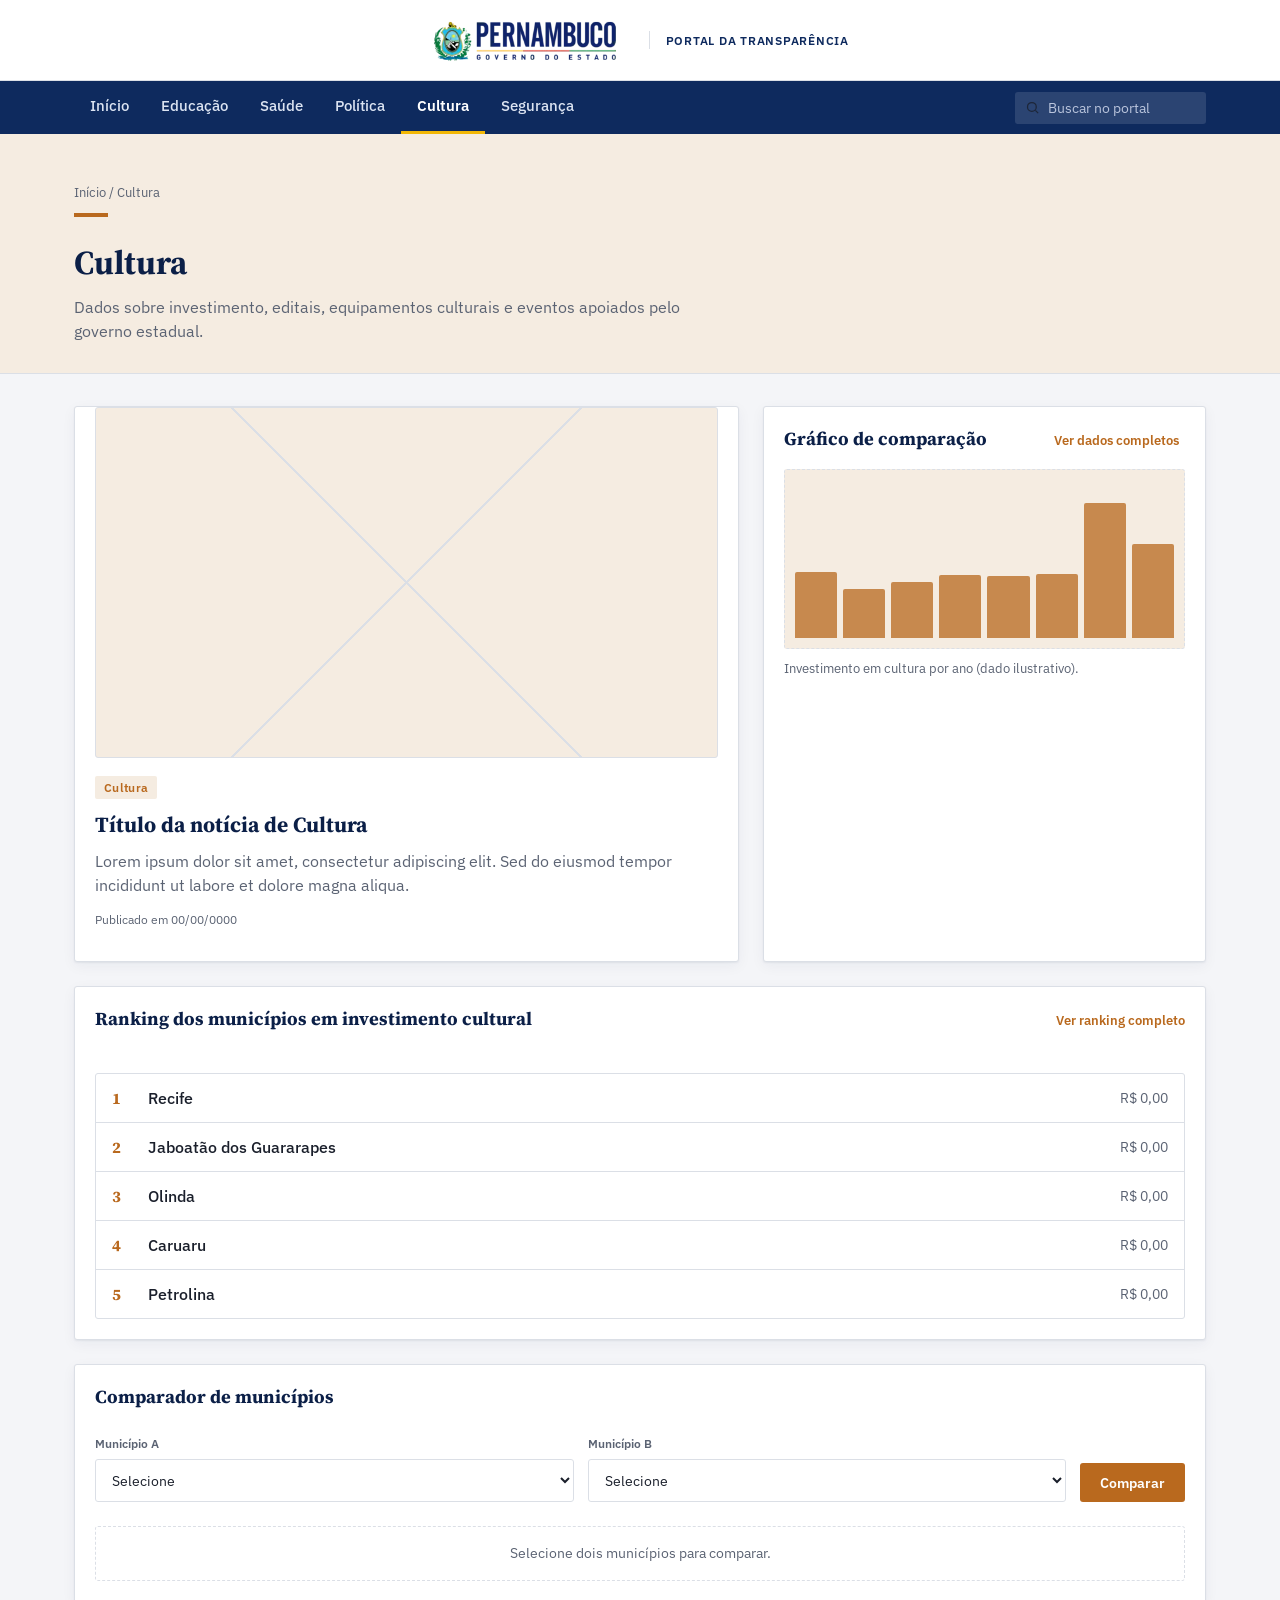
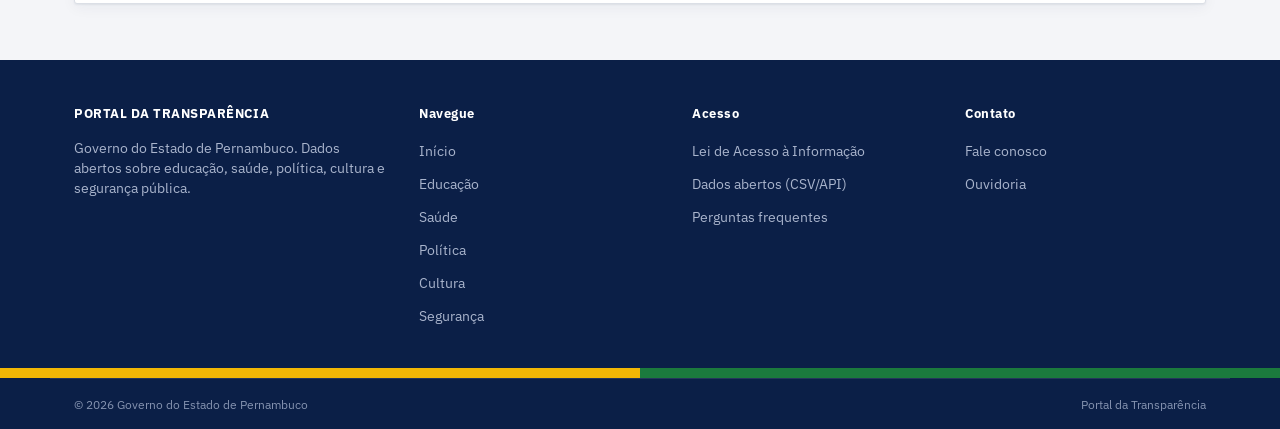
==== cultura.html @ 6aa35d71 "front inicial" ====
<!DOCTYPE html>
<html lang="pt-BR">
<head>
<meta charset="UTF-8">
<meta name="viewport" content="width=device-width, initial-scale=1.0">
<title>Cultura — Portal da Transparência — Pernambuco</title>
<link rel="stylesheet" href="assets/css/style.css">
</head>
<body data-sector="cultura">

<div id="site-header"></div>

<div class="section-band">
  <div class="container section-band__inner">
    <p class="breadcrumb"><a href="index.html">Início</a> / Cultura</p>
    <span class="section-band__eyebrow" aria-hidden="true"></span>
    <h1 class="section-band__title">Cultura</h1>
    <p class="section-band__desc">Dados sobre investimento, editais, equipamentos culturais e eventos apoiados pelo governo estadual.</p>
  </div>
</div>

<main>
  <div class="container">

    <div class="grid-row grid-row--split">
      <!-- bloco noticia -->
      <article class="card">
        <span class="noticia__figure" aria-hidden="true"></span>
        <div class="card__body" style="padding-top:0;">
          <span class="noticia__tag">Cultura</span>
          <h2 class="noticia__headline">Título da notícia de Cultura</h2>
          <p class="noticia__excerpt">Lorem ipsum dolor sit amet, consectetur adipiscing elit. Sed do eiusmod tempor incididunt ut labore et dolore magna aliqua.</p>
          <p class="noticia__meta">Publicado em 00/00/0000</p>
        </div>
      </article>

      <!-- bloco grafico -->
      <section class="card">
        <div class="card__header">
          <h2 class="card__title">Gráfico de comparação</h2>
          <button type="button" class="card__link js-toggle-grafico" aria-expanded="false" aria-controls="grafico-completo-cultura">Ver dados completos</button>
        </div>
        <div class="card__body">
          <div class="chart-placeholder" aria-hidden="true"></div>
          <p class="chart-caption">Investimento em cultura por ano (dado ilustrativo).</p>

          <div class="chart-expanded" id="grafico-completo-cultura" hidden>
            <div class="chart-expanded__grid">
              <div class="chart-block">
                <h3>Evolução anual</h3>
                <div class="chart-placeholder chart-placeholder--large" aria-hidden="true"></div>
              </div>
              <div class="chart-block">
                <h3>Distribuição por categoria</h3>
                <div class="pie-chart" style="--p1:45;--p2:20;--p3:15;--p4:20" aria-hidden="true"></div>
                <ul class="pie-legend">
                  <li><span class="swatch" style="background:var(--sector)"></span>Investimento <span class="pct">45%</span></li>
                  <li><span class="swatch" style="background:var(--navy-700)"></span>Custeio <span class="pct">20%</span></li>
                  <li><span class="swatch" style="background:var(--gold-500)"></span>Pessoal <span class="pct">15%</span></li>
                  <li><span class="swatch" style="background:var(--green-600)"></span>Outros <span class="pct">20%</span></li>
                </ul>
              </div>
            </div>
          </div>
        </div>
      </section>
    </div>

    <!-- bloco ranking -->
    <section class="card grid-row">
      <div class="card__header">
        <h2 class="card__title">Ranking dos municípios em investimento cultural</h2>
        <a class="card__link" href="#">Ver ranking completo</a>
      </div>
      <div class="card__body">
        <ol class="ranking-list">
          <li><span class="pos">1</span><span class="mun">Recife</span><span class="val">R$ 0,00</span></li>
          <li><span class="pos">2</span><span class="mun">Jaboatão dos Guararapes</span><span class="val">R$ 0,00</span></li>
          <li><span class="pos">3</span><span class="mun">Olinda</span><span class="val">R$ 0,00</span></li>
          <li><span class="pos">4</span><span class="mun">Caruaru</span><span class="val">R$ 0,00</span></li>
          <li><span class="pos">5</span><span class="mun">Petrolina</span><span class="val">R$ 0,00</span></li>
        </ol>
      </div>
    </section>

    <!-- bloco comparador -->
    <section class="card">
      <div class="card__header">
        <h2 class="card__title">Comparador de municípios</h2>
      </div>
      <div class="comparador">
        <div>
          <label for="mun-a">Município A</label>
          <select id="mun-a">
            <option value="">Selecione</option>
            <option>Recife</option>
            <option>Jaboatão dos Guararapes</option>
            <option>Olinda</option>
            <option>Caruaru</option>
            <option>Petrolina</option>
          </select>
        </div>
        <div>
          <label for="mun-b">Município B</label>
          <select id="mun-b">
            <option value="">Selecione</option>
            <option>Recife</option>
            <option>Jaboatão dos Guararapes</option>
            <option>Olinda</option>
            <option>Caruaru</option>
            <option>Petrolina</option>
          </select>
        </div>
        <button type="button">Comparar</button>
      </div>
      <p class="comparador__result">Selecione dois municípios para comparar.</p>
    </section>

  </div>
</main>

<div id="site-footer"></div>

<script src="assets/js/layout.js"></script>
</body>
</html>
---- assets/css/style.css ----
@import url('https://fonts.googleapis.com/css2?family=Source+Serif+4:opsz,wght@8..60,400;8..60,600;8..60,700&family=IBM+Plex+Sans:wght@400;500;600;700&display=swap');

:root{
  /* cores do governo */
  --navy-900: #0B1F47;
  --navy-800: #0E2A5E;
  --navy-700: #16386F;
  --gold-500: #F2B705;
  --green-600: #1B7A3D;

  --bg: #F4F5F8;
  --surface: #FFFFFF;
  --line: #DBDFE6;
  --text: #1A1F2B;
  --text-muted: #5B6373;

  /*cor de destaque por area */
  --sector: var(--navy-800);
  --sector-tint: #E8EDF5;

  /* tipografia */
  --font-display: 'Source Serif 4', Georgia, serif;
  --font-ui: 'IBM Plex Sans', -apple-system, Segoe UI, sans-serif;

  --radius: 3px;
  --shadow: 0 1px 2px rgba(11,31,71,0.06), 0 4px 14px rgba(11,31,71,0.05);
}

/* cores por área */
body[data-sector="educacao"]  { --sector: #2E6F9E; --sector-tint: #E7EFF5; }
body[data-sector="saude"]     { --sector: #B8362B; --sector-tint: #F6E9E7; }
body[data-sector="politica"]  { --sector: #6C4A8C; --sector-tint: #EFE9F3; }
body[data-sector="cultura"]   { --sector: #B9691E; --sector-tint: #F5ECE1; }
body[data-sector="seguranca"] { --sector: #1E5C4A; --sector-tint: #E5EFEC; }

*{ box-sizing:border-box; }
html{ scroll-behavior:smooth; }
body{
  margin:0;
  background:var(--bg);
  color:var(--text);
  font-family:var(--font-ui);
  line-height:1.5;
  -webkit-font-smoothing:antialiased;
}
img{ max-width:100%; display:block; }
a{ color:inherit; text-decoration:none; }
:focus-visible{ outline:3px solid var(--gold-500); outline-offset:2px; }

.container{
  max-width:1180px;
  margin:0 auto;
  padding:0 24px;
}

/* Topo */
.site-header{
  background:var(--surface);
  border-bottom:1px solid var(--line);
}
.site-header__inner{
  display:flex;
  align-items:center;
  justify-content:center;
  gap:14px;
  padding:18px 24px;
}
.brasao{
  height:44px;
  width:auto;
  flex:none;
}
.wordmark__sub{
  font-size:0.78rem;
  font-weight:600;
  letter-spacing:0.06em;
  color:var(--navy-800);
  padding-left:16px;
  margin-left:16px;
  border-left:1px solid var(--line);
}

/* MENU — principal e busca */
.site-nav{
  background:var(--navy-800);
}
.site-nav__inner{
  display:flex;
  align-items:center;
  gap:8px;
  padding:0 24px;
}
.site-nav__list{
  list-style:none;
  display:flex;
  margin:0; padding:0;
  flex:1;
  flex-wrap:wrap;
}
.site-nav__list a{
  display:block;
  padding:14px 16px;
  font-size:0.92rem;
  font-weight:500;
  color:#DCE4F2;
  border-bottom:3px solid transparent;
  white-space:nowrap;
}
.site-nav__list a:hover{
  color:#fff;
  background:rgba(255,255,255,0.06);
}
.site-nav__list a[aria-current="page"]{
  color:#fff;
  border-bottom-color:var(--gold-500);
  font-weight:600;
}
.site-search{
  display:flex;
  align-items:center;
  background:rgba(255,255,255,0.12);
  border-radius:var(--radius);
  padding:6px 10px;
  gap:6px;
  margin:10px 0;
}
.site-search input{
  background:transparent;
  border:0;
  color:#fff;
  font-family:var(--font-ui);
  font-size:0.85rem;
  width:150px;
}
.site-search input::placeholder{ color:#B9C4DC; }
.site-search input:focus{ outline:none; }
.site-search svg{ flex:none; opacity:0.8; }

/* centro site */
.section-band{
  background:var(--sector-tint);
  border-bottom:1px solid var(--line);
}
.section-band__inner{
  padding:36px 24px 30px;
}
.section-band__eyebrow{
  display:inline-block;
  width:34px; height:4px;
  background:var(--sector);
  margin-bottom:14px;
}
.section-band__title{
  font-family:var(--font-display);
  font-size:2.1rem;
  color:var(--navy-900);
  margin:0 0 8px;
}
.section-band__desc{
  color:var(--text-muted);
  max-width:640px;
  margin:0;
}
.breadcrumb{
  font-size:0.82rem;
  color:var(--text-muted);
  margin-bottom:10px;
}
.breadcrumb a:hover{ color:var(--sector); }

/* MAIN */
main{ padding:32px 0 56px; }
.grid-row{
  display:grid;
  gap:24px;
  margin-bottom:24px;
}
.grid-row--split{ grid-template-columns:1.5fr 1fr; }

.card{
  background:var(--surface);
  border:1px solid var(--line);
  border-radius:var(--radius);
  box-shadow:var(--shadow);
  overflow:hidden;
}
.card__header{
  display:flex;
  align-items:baseline;
  justify-content:space-between;
  gap:12px;
  padding:18px 20px 0;
}
.card__title{
  font-family:var(--font-display);
  font-size:1.15rem;
  margin:0;
  color:var(--navy-900);
}
.card__link{
  font-size:0.82rem;
  font-weight:600;
  color:var(--sector);
  white-space:nowrap;
}
.card__link:hover{ text-decoration:underline; }
.card__body{ padding:16px 20px 20px; }

/* noticia*/
.noticia__figure{
  display:block;
  aspect-ratio:16/9;
  background:
    linear-gradient(135deg, transparent calc(50% - 1px), var(--line) calc(50% - 1px) calc(50% + 1px), transparent calc(50% + 1px)),
    linear-gradient(45deg, transparent calc(50% - 1px), var(--line) calc(50% - 1px) calc(50% + 1px), transparent calc(50% + 1px)),
    var(--sector-tint);
  border:1px solid var(--line);
  border-radius:var(--radius);
  margin:0 20px 16px;
  width:calc(100% - 40px);
}
.noticia__tag{
  display:inline-block;
  font-size:0.72rem;
  font-weight:600;
  letter-spacing:0.03em;
  color:var(--sector);
  background:var(--sector-tint);
  padding:3px 9px;
  border-radius:2px;
  margin-bottom:10px;
}
.noticia__headline{
  font-family:var(--font-display);
  font-size:1.35rem;
  margin:0 0 8px;
  color:var(--navy-900);
}
.noticia__excerpt{
  color:var(--text-muted);
  margin:0 0 6px;
}
.noticia__meta{
  font-size:0.78rem;
  color:var(--text-muted);
}

/* gráfico */
.chart-placeholder{
  height:180px;
  border:1px dashed var(--line);
  border-radius:var(--radius);
  background:var(--sector-tint);
  display:flex;
  align-items:flex-end;
  padding:10px;
  gap:6px;
}
.chart-placeholder i{
  flex:1;
  background:var(--sector);
  opacity:0.75;
  border-radius:2px 2px 0 0;
}
.chart-caption{
  font-size:0.8rem;
  color:var(--text-muted);
  margin-top:10px;
}

/* card gráfico */
.grid-row--split .card--full{ grid-column:1 / -1; }

/* botão "Ver dados completos" com a mesma aparência do link */
button.card__link{
  background:none;
  border:0;
  font-family:inherit;
  cursor:pointer;
}

.chart-expanded{
  margin-top:22px;
  padding-top:22px;
  border-top:1px solid var(--line);
}
.chart-expanded[hidden]{ display:none; }
.chart-expanded__grid{
  display:grid;
  grid-template-columns:1.4fr 1fr;
  gap:32px;
  align-items:start;
}
.chart-block h3{
  font-family:var(--font-display);
  font-size:1rem;
  color:var(--navy-900);
  margin:0 0 12px;
}
.chart-placeholder--large{ height:280px; }

/* gráfico de pizza  */
.pie-chart{
  --p1:35; --p2:25; --p3:20; --p4:20; /* valores padrão, caso a página não defina os seus */
  width:170px;
  height:170px;
  border-radius:50%;
  margin:0 auto 18px;
  background:conic-gradient(
    var(--sector)   0% calc(var(--p1)*1%),
    var(--navy-700) calc(var(--p1)*1%) calc((var(--p1) + var(--p2))*1%),
    var(--gold-500) calc((var(--p1) + var(--p2))*1%) calc((var(--p1) + var(--p2) + var(--p3))*1%),
    var(--green-600) calc((var(--p1) + var(--p2) + var(--p3))*1%) 100%
  );
}
.pie-legend{
  list-style:none;
  margin:0;
  padding:0;
  display:grid;
  gap:8px;
}
.pie-legend li{
  display:flex;
  align-items:center;
  gap:8px;
  font-size:0.85rem;
  color:var(--text);
}
.pie-legend .swatch{
  width:10px; height:10px;
  border-radius:2px;
  flex:none;
}
.pie-legend .pct{
  margin-left:auto;
  color:var(--text-muted);
  font-variant-numeric:tabular-nums;
}

@media (max-width:640px){
  .chart-expanded__grid{ grid-template-columns:1fr; }
}

/* ranking */
.ranking-list{
  list-style:none;
  margin:0; padding:0;
  display:grid;
  gap:1px;
  background:var(--line);
  border:1px solid var(--line);
  border-radius:var(--radius);
  overflow:hidden;
}
.ranking-list li{
  background:var(--surface);
  display:flex;
  align-items:center;
  gap:14px;
  padding:12px 16px;
}
.ranking-list .pos{
  font-family:var(--font-display);
  font-weight:700;
  color:var(--sector);
  width:22px;
  flex:none;
}
.ranking-list .mun{ flex:1; font-weight:500; }
.ranking-list .val{
  font-variant-numeric:tabular-nums;
  color:var(--text-muted);
  font-size:0.9rem;
}

/* comparador */
.comparador{
  display:grid;
  grid-template-columns:1fr 1fr auto;
  gap:14px;
  align-items:end;
  padding:24px 20px;
}
.comparador label{
  display:block;
  font-size:0.78rem;
  font-weight:600;
  color:var(--text-muted);
  margin-bottom:6px;
}
.comparador select{
  width:100%;
  padding:10px 12px;
  border:1px solid var(--line);
  border-radius:var(--radius);
  font-family:var(--font-ui);
  font-size:0.9rem;
  background:var(--surface);
  color:var(--text);
}
.comparador button{
  padding:10px 20px;
  background:var(--sector);
  color:#fff;
  border:0;
  border-radius:var(--radius);
  font-family:var(--font-ui);
  font-weight:600;
  font-size:0.9rem;
  cursor:pointer;
}
.comparador button:hover{ filter:brightness(1.08); }
.comparador__result{
  margin:0 20px 22px;
  padding:16px;
  border:1px dashed var(--line);
  border-radius:var(--radius);
  color:var(--text-muted);
  font-size:0.88rem;
  text-align:center;
}

/* Rodape */
.site-footer{ background:var(--navy-900); color:#C9D3E6; }
.site-footer__inner{
  padding:44px 24px 32px;
  display:grid;
  grid-template-columns:1.3fr 1fr 1fr 1fr;
  gap:32px;
}
.site-footer h3{
  font-family:var(--font-ui);
  font-size:0.82rem;
  letter-spacing:0.04em;
  color:#fff;
  margin:0 0 14px;
}
.site-footer p{ font-size:0.85rem; color:#A9B4CC; margin:0; }
.site-footer ul{ list-style:none; margin:0; padding:0; }
.site-footer li{ margin-bottom:9px; }
.site-footer a{ font-size:0.85rem; color:#A9B4CC; }
.site-footer a:hover{ color:#fff; }
.site-footer__stripes{ display:flex; height:10px; }
.site-footer__stripes span{ flex:1; }
.site-footer__stripes span:first-child{ background:var(--gold-500); }
.site-footer__stripes span:last-child{ background:var(--green-600); }
.site-footer__base{
  border-top:1px solid rgba(255,255,255,0.1);
  padding:16px 24px;
  font-size:0.78rem;
  color:#8593B0;
  display:flex;
  justify-content:space-between;
  flex-wrap:wrap;
  gap:8px;
}

/* Mobile */
@media (max-width:860px){
  .grid-row--split{ grid-template-columns:1fr; }
  .site-nav__inner{ flex-wrap:wrap; padding:0 12px; }
  .site-search{ width:100%; margin:8px 0 10px; }
  .site-search input{ width:100%; }
  .site-footer__inner{ grid-template-columns:1fr 1fr; }
  .comparador{ grid-template-columns:1fr; }
}
@media (max-width:520px){
  .site-footer__inner{ grid-template-columns:1fr; }
  .section-band__title{ font-size:1.6rem; }
}
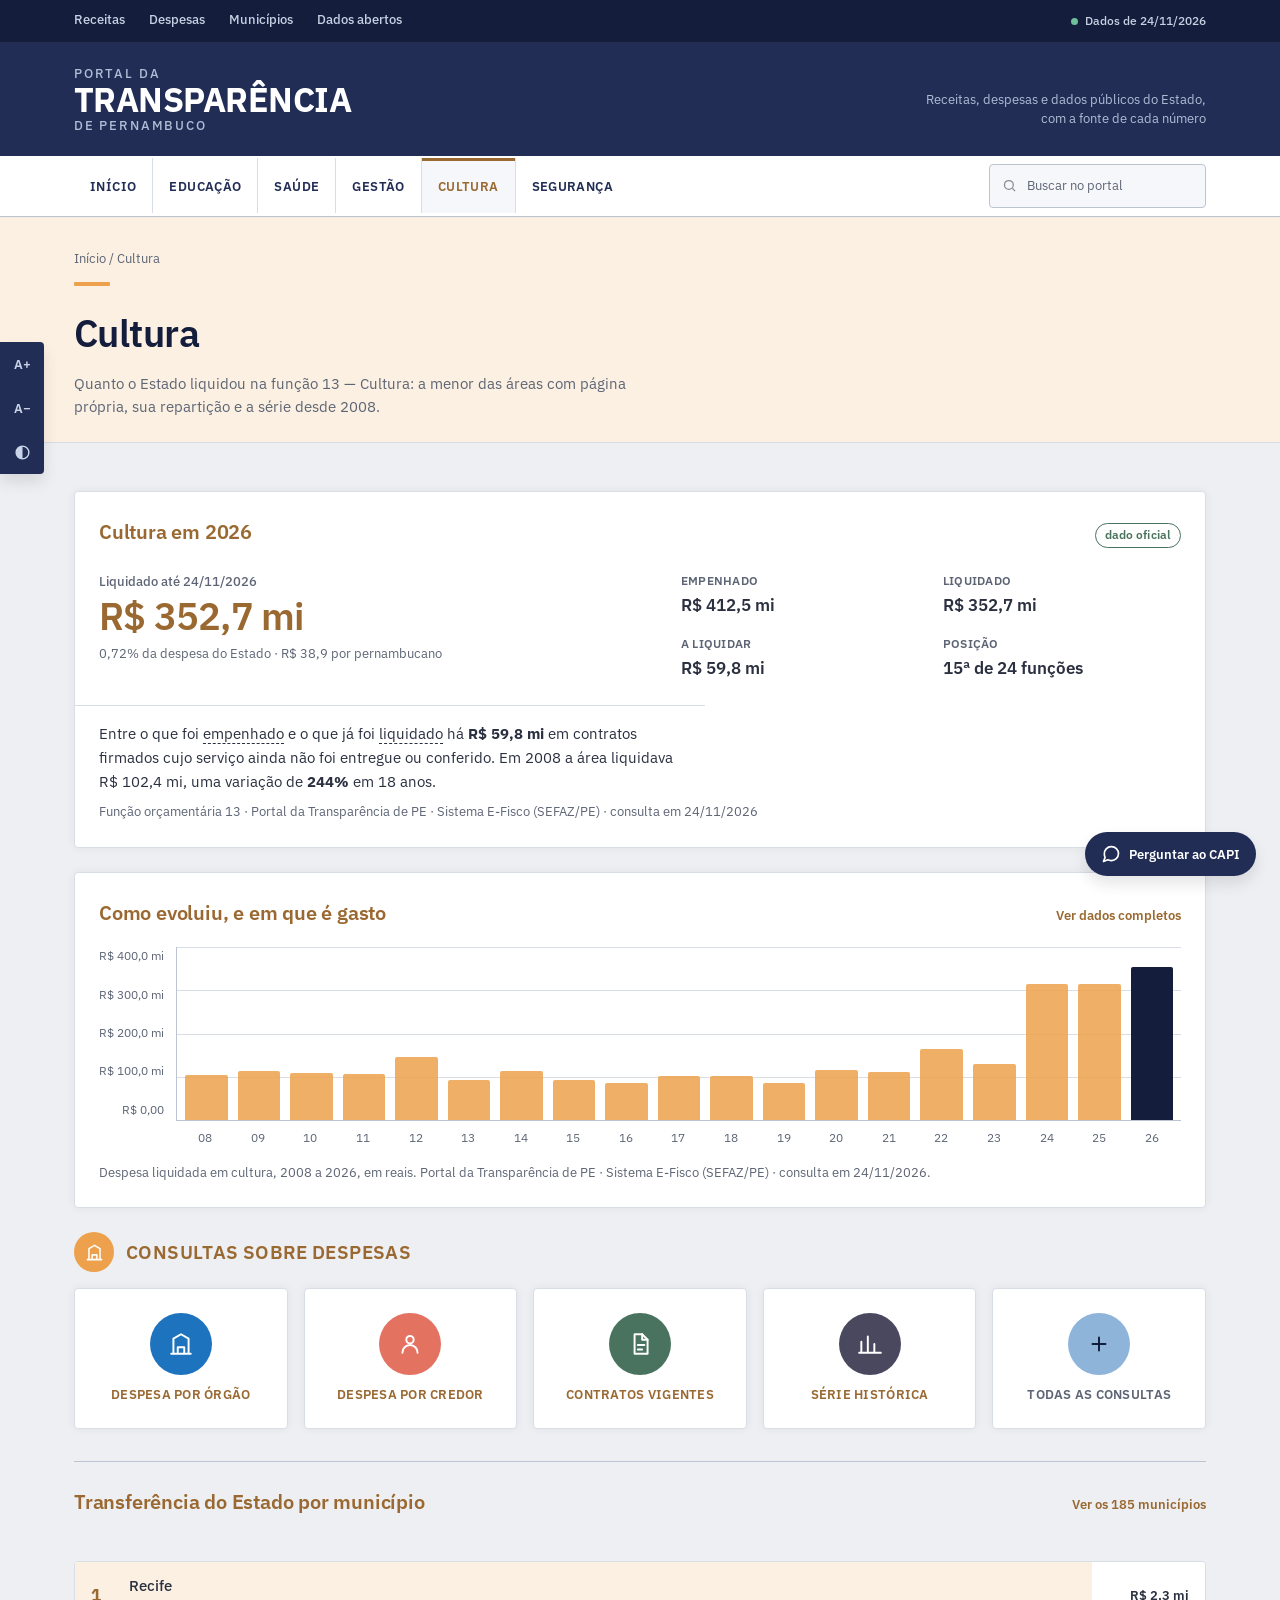
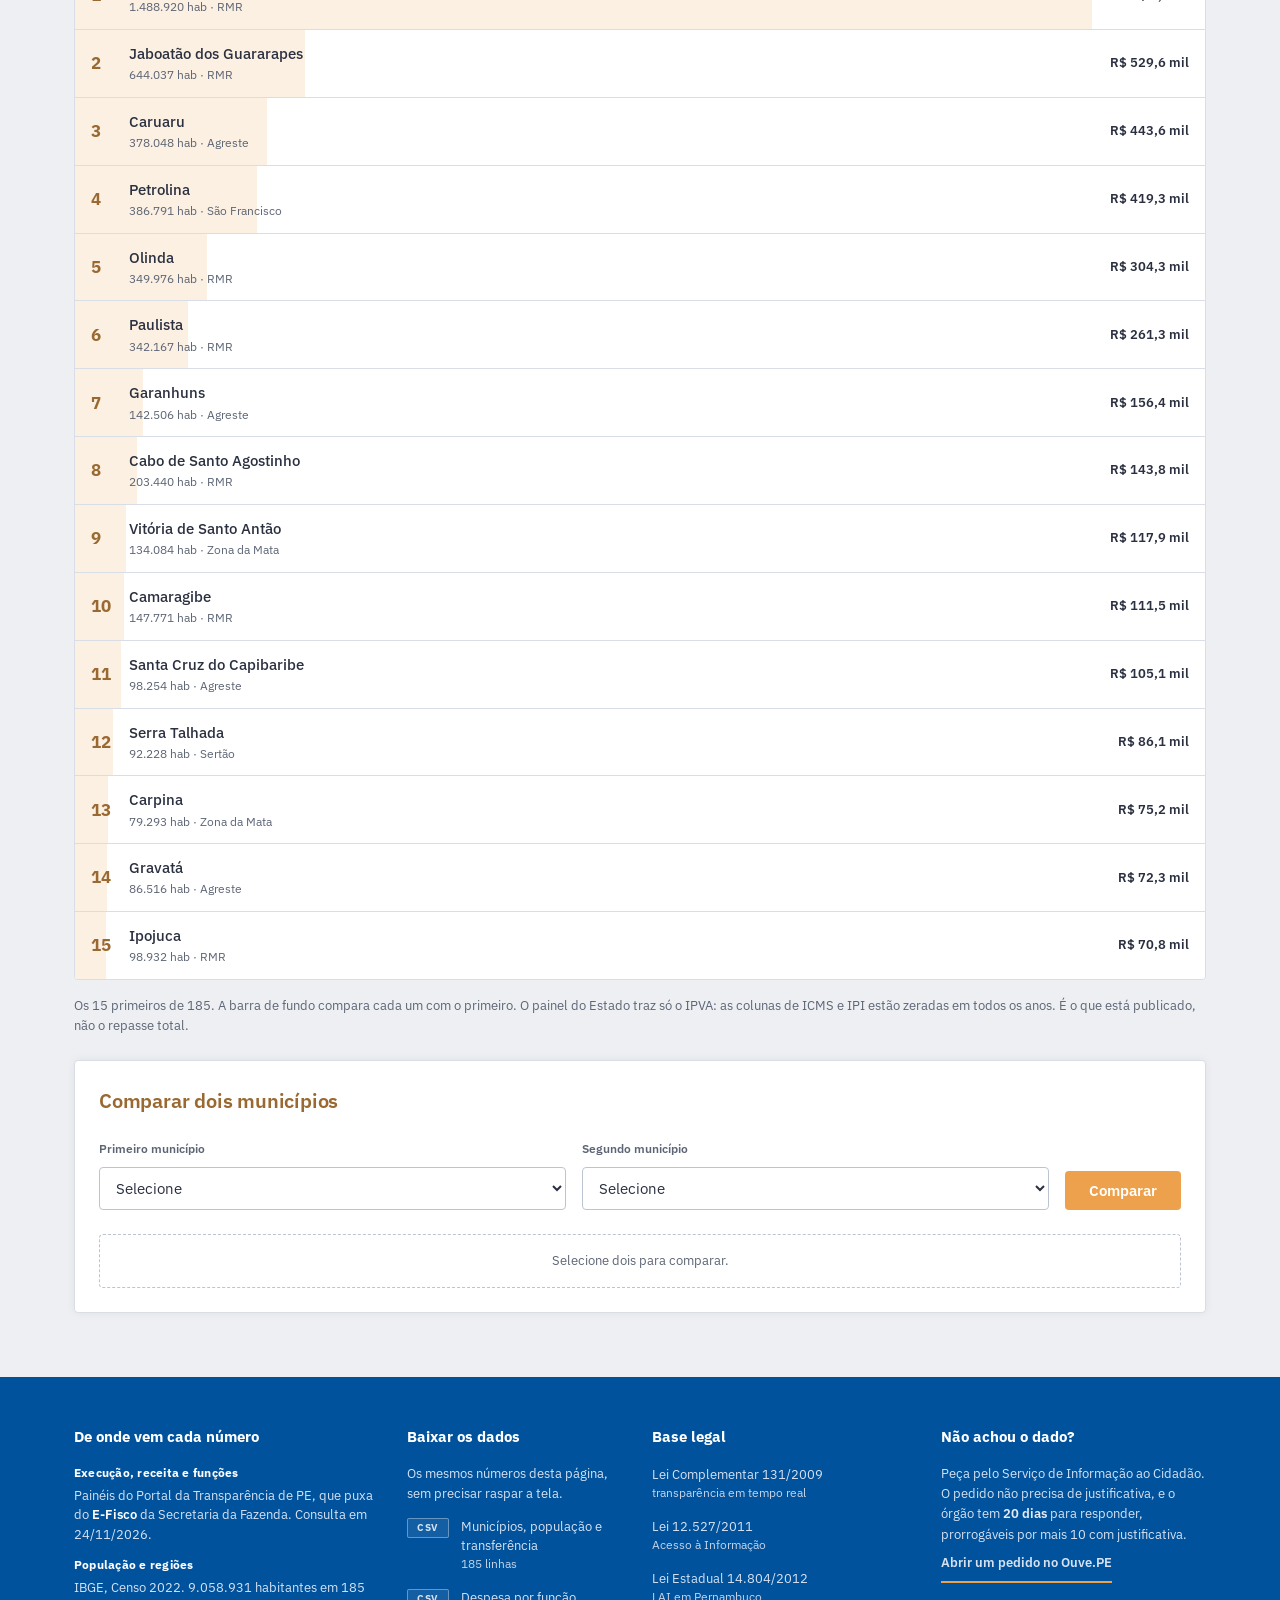
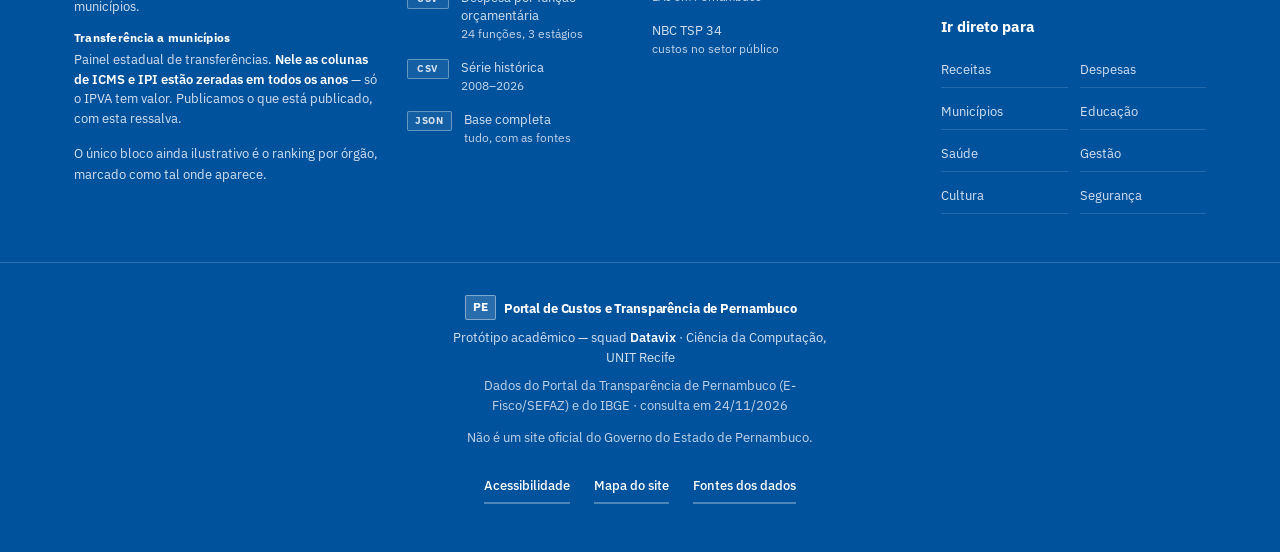
==== commit 4b64fba7: "front atualizado" ====
--- a/cultura.html
+++ b/cultura.html
@@ -4,6 +4,7 @@
 <meta charset="UTF-8">
 <meta name="viewport" content="width=device-width, initial-scale=1.0">
 <title>Cultura — Portal da Transparência — Pernambuco</title>
+<meta name="description" content="Quanto o Estado liquidou na função 13 — Cultura: a menor das áreas com página própria, sua repartição e a série desde 2008.">
 <link rel="stylesheet" href="assets/css/style.css">
 </head>
 <body data-sector="cultura">
@@ -15,50 +16,37 @@
     <p class="breadcrumb"><a href="index.html">Início</a> / Cultura</p>
     <span class="section-band__eyebrow" aria-hidden="true"></span>
     <h1 class="section-band__title">Cultura</h1>
-    <p class="section-band__desc">Dados sobre investimento, editais, equipamentos culturais e eventos apoiados pelo governo estadual.</p>
+    <p class="section-band__desc">Quanto o Estado liquidou na função 13 — Cultura: a menor das áreas com página própria, sua repartição e a série desde 2008.</p>
   </div>
 </div>
 
-<main>
+<main id="conteudo">
   <div class="container">
 
-    <div class="grid-row grid-row--split">
-      <!-- bloco noticia -->
-      <article class="card">
-        <span class="noticia__figure" aria-hidden="true"></span>
-        <div class="card__body" style="padding-top:0;">
-          <span class="noticia__tag">Cultura</span>
-          <h2 class="noticia__headline">Título da notícia de Cultura</h2>
-          <p class="noticia__excerpt">Lorem ipsum dolor sit amet, consectetur adipiscing elit. Sed do eiusmod tempor incididunt ut labore et dolore magna aliqua.</p>
-          <p class="noticia__meta">Publicado em 00/00/0000</p>
-        </div>
-      </article>
+    <!-- os números da área, montados de dados.js -->
+    <div id="area-resumo"></div>
 
-      <!-- bloco grafico -->
+    <div class="grid-row">
       <section class="card">
         <div class="card__header">
-          <h2 class="card__title">Gráfico de comparação</h2>
+          <h2 class="card__title">Como evoluiu, e em que é gasto</h2>
           <button type="button" class="card__link js-toggle-grafico" aria-expanded="false" aria-controls="grafico-completo-cultura">Ver dados completos</button>
         </div>
         <div class="card__body">
-          <div class="chart-placeholder" aria-hidden="true"></div>
-          <p class="chart-caption">Investimento em cultura por ano (dado ilustrativo).</p>
+          <div class="chart" data-serie="cultura"></div>
+          <p class="chart-caption" data-legenda-serie></p>
 
           <div class="chart-expanded" id="grafico-completo-cultura" hidden>
             <div class="chart-expanded__grid">
               <div class="chart-block">
                 <h3>Evolução anual</h3>
-                <div class="chart-placeholder chart-placeholder--large" aria-hidden="true"></div>
+                <div class="chart chart--large" data-serie="cultura"></div>
+                <p class="chart-caption" data-legenda-serie></p>
               </div>
               <div class="chart-block">
-                <h3>Distribuição por categoria</h3>
-                <div class="pie-chart" style="--p1:45;--p2:20;--p3:15;--p4:20" aria-hidden="true"></div>
-                <ul class="pie-legend">
-                  <li><span class="swatch" style="background:var(--sector)"></span>Investimento <span class="pct">45%</span></li>
-                  <li><span class="swatch" style="background:var(--navy-700)"></span>Custeio <span class="pct">20%</span></li>
-                  <li><span class="swatch" style="background:var(--gold-500)"></span>Pessoal <span class="pct">15%</span></li>
-                  <li><span class="swatch" style="background:var(--green-600)"></span>Outros <span class="pct">20%</span></li>
-                </ul>
+                <h3>Por natureza da despesa</h3>
+                <div data-pizza></div>
+                <p class="chart-caption">Grupo de natureza da despesa, sobre o valor liquidado de 2026.</p>
               </div>
             </div>
           </div>
@@ -66,54 +54,36 @@
       </section>
     </div>
 
-    <!-- bloco ranking -->
-    <section class="card grid-row">
+    <div data-secao="Consultas sobre despesas" data-icone="orgao"></div>
+    <ul class="cartoes"></ul>
+
+    <section class="card grid-row" id="municipios">
       <div class="card__header">
-        <h2 class="card__title">Ranking dos municípios em investimento cultural</h2>
-        <a class="card__link" href="#">Ver ranking completo</a>
+        <h2 class="card__title" data-titulo-ranking></h2>
+        <a class="card__link" href="#">Ver os 185 municípios</a>
       </div>
       <div class="card__body">
-        <ol class="ranking-list">
-          <li><span class="pos">1</span><span class="mun">Recife</span><span class="val">R$ 0,00</span></li>
-          <li><span class="pos">2</span><span class="mun">Jaboatão dos Guararapes</span><span class="val">R$ 0,00</span></li>
-          <li><span class="pos">3</span><span class="mun">Olinda</span><span class="val">R$ 0,00</span></li>
-          <li><span class="pos">4</span><span class="mun">Caruaru</span><span class="val">R$ 0,00</span></li>
-          <li><span class="pos">5</span><span class="mun">Petrolina</span><span class="val">R$ 0,00</span></li>
-        </ol>
+        <ol class="ranking-list"></ol>
+        <p class="chart-caption" data-nota-ranking></p>
       </div>
     </section>
 
-    <!-- bloco comparador -->
     <section class="card">
       <div class="card__header">
-        <h2 class="card__title">Comparador de municípios</h2>
+        <h2 class="card__title" data-titulo-comparador></h2>
       </div>
       <div class="comparador">
         <div>
-          <label for="mun-a">Município A</label>
-          <select id="mun-a">
-            <option value="">Selecione</option>
-            <option>Recife</option>
-            <option>Jaboatão dos Guararapes</option>
-            <option>Olinda</option>
-            <option>Caruaru</option>
-            <option>Petrolina</option>
-          </select>
+          <label for="mun-a" data-rotulo-a></label>
+          <select id="mun-a"></select>
         </div>
         <div>
-          <label for="mun-b">Município B</label>
-          <select id="mun-b">
-            <option value="">Selecione</option>
-            <option>Recife</option>
-            <option>Jaboatão dos Guararapes</option>
-            <option>Olinda</option>
-            <option>Caruaru</option>
-            <option>Petrolina</option>
-          </select>
+          <label for="mun-b" data-rotulo-b></label>
+          <select id="mun-b"></select>
         </div>
         <button type="button">Comparar</button>
       </div>
-      <p class="comparador__result">Selecione dois municípios para comparar.</p>
+      <p class="comparador__result">Selecione dois para comparar.</p>
     </section>
 
   </div>
@@ -121,6 +91,9 @@
 
 <div id="site-footer"></div>
 
+<script src="assets/js/dados.js"></script>
+<script src="assets/js/componentes.js"></script>
 <script src="assets/js/layout.js"></script>
+<script src="assets/js/assistente.js"></script>
 </body>
 </html>
--- a/assets/css/style.css
+++ b/assets/css/style.css
@@ -1,94 +1,186 @@
-@import url('https://fonts.googleapis.com/css2?family=Source+Serif+4:opsz,wght@8..60,400;8..60,600;8..60,700&family=IBM+Plex+Sans:wght@400;500;600;700&display=swap');
+/* Fonte servida do próprio projeto, não do Google. É um arquivo
+   variável de 45 KB que cobre os quatro pesos, então o site abre
+   igual sem internet — numa apresentação não se depende da rede
+   da sala. Fallback de sistema mantido logo abaixo, em --font-ui. */
+@font-face{
+  font-family:'IBM Plex Sans';
+  font-style:normal;
+  font-weight:400 700;
+  font-display:swap;
+  src:url('../fonts/ibm-plex-sans-latin.woff2') format('woff2');
+  unicode-range:U+0000-00FF,U+0131,U+0152-0153,U+02BB-02BC,U+02C6,U+02DA,U+02DC,
+    U+0304,U+0308,U+0329,U+2000-206F,U+20AC,U+2122,U+2191,U+2193,U+2212,U+2215,U+FEFF,U+FFFD;
+}
+
+/* ============================================================
+   Portal da Transparência — Pernambuco
+   Folha de estilo única. Tema por setor via body[data-sector].
+   ============================================================ */
 
 :root{
-  /* cores do governo */
-  --navy-900: #0B1F47;
-  --navy-800: #0E2A5E;
-  --navy-700: #16386F;
-  --gold-500: #F2B705;
-  --green-600: #1B7A3D;
-
-  --bg: #F4F5F8;
-  --surface: #FFFFFF;
-  --line: #DBDFE6;
-  --text: #1A1F2B;
-  --text-muted: #5B6373;
-
-  /*cor de destaque por area */
-  --sector: var(--navy-800);
-  --sector-tint: #E8EDF5;
-
-  /* tipografia */
-  --font-display: 'Source Serif 4', Georgia, serif;
-  --font-ui: 'IBM Plex Sans', -apple-system, Segoe UI, sans-serif;
-
-  --radius: 3px;
-  --shadow: 0 1px 2px rgba(11,31,71,0.06), 0 4px 14px rgba(11,31,71,0.05);
-}
-
-/* cores por área */
-body[data-sector="educacao"]  { --sector: #2E6F9E; --sector-tint: #E7EFF5; }
-body[data-sector="saude"]     { --sector: #B8362B; --sector-tint: #F6E9E7; }
-body[data-sector="politica"]  { --sector: #6C4A8C; --sector-tint: #EFE9F3; }
-body[data-sector="cultura"]   { --sector: #B9691E; --sector-tint: #F5ECE1; }
-body[data-sector="seguranca"] { --sector: #1E5C4A; --sector-tint: #E5EFEC; }
+  /* --- cores institucionais ---
+     Estruturais tiradas do Portal da Transparência de PE, para o
+     site ler como da mesma família: azul-marinho #212D55, azul de
+     ação #1E73BE e fundo #EDEFF3.
+     Escala de azuis derivada daí, para a régua de execução. */
+  --navy-900:#141E3C;
+  --navy-800:#212D55;
+  --navy-700:#0C4E84;
+  --navy-500:#1E73BE;
+  --navy-300:#8FB4D9;
+  --azul-acao:#1E73BE;
+  --gold-500:#EDA14C;
+  --green-600:#4A735F;
+  --red-600:#C05B4C;
+
+  --bg:#EDEFF3;
+  --surface:#FFFFFF;
+  --surface-sunken:#F6F7FA;
+  --line:#D8DDE6;
+  --line-strong:#BCC4D1;
+  --text:#2B3040;
+  --text-muted:#5D6575;
+
+  /* Cor de cada área. Também da paleta do portal oficial: um
+     conjunto dessaturado e terroso, em vez das cores saturadas
+     de antes. Resolve o vermelho estridente da Saúde. */
+  /* Cor de preenchimento: a do portal oficial, usada em áreas
+     grandes com texto grande. */
+  --cor-educacao:#1E73BE;
+  --cor-saude:#E47261;
+  --cor-politica:#4A485F;
+  --cor-cultura:#EDA14C;
+  --cor-seguranca:#4A735F;
+  --cor-receitas:#4AAF9A;
+  --cor-contratos:#A15F7F;
+
+  /* Cor de texto: variante escurecida até passar 4,5:1 sobre
+     branco. Três das cores do portal oficial reprovam em
+     contraste (Cultura 2,14:1 e Saúde 3,05:1), então o tom de
+     preenchimento nunca é usado em texto pequeno. */
+  --txt-educacao:#1E73BE;
+  --txt-saude:#B65B4E;
+  --txt-politica:#4A485F;
+  --txt-cultura:#9A6931;
+  --txt-seguranca:#4A735F;
+
+  /* destaque da área atual — sobrescrito por body[data-sector] */
+  --sector:var(--navy-800);
+  --sector-texto:var(--navy-800);
+  --sector-tint:#E8EDF5;
+
+  /* --- tipografia --- */
+  /* uma família só. A hierarquia vem de peso e tamanho, não de
+     contraste entre serifa e sem-serifa — isso é linguagem de
+     jornal, e este é um instrumento de consulta. */
+  --font-ui:'IBM Plex Sans', -apple-system, Segoe UI, sans-serif;
+  --font-display:var(--font-ui);
+
+  --fs-display:clamp(1.75rem, 1.25rem + 2vw, 2.4rem);
+  --fs-h2:1.25rem;
+  --fs-h3:1.0625rem;
+  --fs-body:0.9375rem;
+  --fs-sm:0.8125rem;
+  --fs-xs:0.75rem;
+
+  /* --- espaçamento --- */
+  --s1:4px;  --s2:8px;  --s3:12px; --s4:16px;
+  --s5:24px; --s6:32px; --s7:48px; --s8:64px;
+
+  --radius:4px;
+  --radius-sm:2px;
+  --shadow:0 0 10px rgba(0,0,0,.06);
+  --shadow-raised:0 8px 15px rgba(0,0,0,.10);
+
+  --ease:cubic-bezier(.2,.6,.3,1);
+}
+
+body[data-sector="educacao"]  { --sector:var(--cor-educacao);  --sector-texto:var(--txt-educacao);  --sector-tint:#E6EFF8; }
+body[data-sector="saude"]     { --sector:var(--cor-saude);     --sector-texto:var(--txt-saude);     --sector-tint:#FBEDEA; }
+body[data-sector="politica"]  { --sector:var(--cor-politica);  --sector-texto:var(--txt-politica);  --sector-tint:#ECECF1; }
+body[data-sector="cultura"]   { --sector:var(--cor-cultura);   --sector-texto:var(--txt-cultura);   --sector-tint:#FBF0E2; }
+body[data-sector="seguranca"] { --sector:var(--cor-seguranca); --sector-texto:var(--txt-seguranca); --sector-tint:#E9EFEB; }
 
 *{ box-sizing:border-box; }
 html{ scroll-behavior:smooth; }
+
 body{
   margin:0;
   background:var(--bg);
   color:var(--text);
   font-family:var(--font-ui);
-  line-height:1.5;
+  font-size:var(--fs-body);
+  line-height:1.55;
   -webkit-font-smoothing:antialiased;
-}
+  text-rendering:optimizeLegibility;
+}
+
 img{ max-width:100%; display:block; }
 a{ color:inherit; text-decoration:none; }
-:focus-visible{ outline:3px solid var(--gold-500); outline-offset:2px; }
+
+:focus-visible{
+  outline:3px solid var(--gold-500);
+  outline-offset:2px;
+  border-radius:var(--radius-sm);
+}
 
 .container{
   max-width:1180px;
   margin:0 auto;
-  padding:0 24px;
-}
-
-/* Topo */
+  padding:0 var(--s5);
+}
+
+/* ============================================================
+   CABEÇALHO E NAVEGAÇÃO
+   ============================================================ */
+
 .site-header{
   background:var(--surface);
   border-bottom:1px solid var(--line);
 }
 .site-header__inner{
   display:flex;
-  align-items:center;
-  justify-content:center;
-  gap:14px;
-  padding:18px 24px;
-}
-.brasao{
-  height:44px;
-  width:auto;
-  flex:none;
-}
-.wordmark__sub{
-  font-size:0.78rem;
-  font-weight:600;
-  letter-spacing:0.06em;
-  color:var(--navy-800);
-  padding-left:16px;
-  margin-left:16px;
-  border-left:1px solid var(--line);
-}
-
-/* MENU — principal e busca */
+  align-items:baseline;
+  gap:var(--s3);
+  padding:var(--s5) var(--s5) var(--s4);
+}
+.marca{
+  font-size:1.15rem;
+  font-weight:700;
+  letter-spacing:-.02em;
+  color:var(--navy-900);
+  margin:0;
+}
+.marca__uf{
+  display:inline-block;
+  padding:2px 7px;
+  margin-right:var(--s2);
+  background:var(--navy-800);
+  color:#fff;
+  font-size:.8rem;
+  font-weight:700;
+  letter-spacing:.02em;
+  border-radius:var(--radius-sm);
+  vertical-align:2px;
+}
+.marca__nota{
+  font-size:var(--fs-xs);
+  color:var(--text-muted);
+  margin:0;
+}
+
+
 .site-nav{
   background:var(--navy-800);
+  position:sticky;
+  top:0;
+  z-index:20;
 }
 .site-nav__inner{
   display:flex;
   align-items:center;
-  gap:8px;
-  padding:0 24px;
+  gap:var(--s2);
+  padding:0 var(--s5);
 }
 .site-nav__list{
   list-style:none;
@@ -99,83 +191,201 @@
 }
 .site-nav__list a{
   display:block;
-  padding:14px 16px;
-  font-size:0.92rem;
+  padding:var(--s4) var(--s4);
+  font-size:var(--fs-body);
   font-weight:500;
-  color:#DCE4F2;
+  color:#D5DEEF;
   border-bottom:3px solid transparent;
   white-space:nowrap;
-}
-.site-nav__list a:hover{
-  color:#fff;
-  background:rgba(255,255,255,0.06);
-}
+  transition:color .15s var(--ease), background-color .15s var(--ease);
+}
+.site-nav__list a:hover{ color:#fff; background:rgba(255,255,255,.07); }
 .site-nav__list a[aria-current="page"]{
   color:#fff;
   border-bottom-color:var(--gold-500);
   font-weight:600;
 }
+
 .site-search{
   display:flex;
   align-items:center;
-  background:rgba(255,255,255,0.12);
+  background:rgba(255,255,255,.12);
+  border:1px solid rgba(255,255,255,.08);
   border-radius:var(--radius);
-  padding:6px 10px;
-  gap:6px;
-  margin:10px 0;
+  padding:var(--s2) var(--s3);
+  gap:var(--s2);
+  margin:var(--s2) 0;
+  transition:background-color .15s var(--ease), border-color .15s var(--ease);
+}
+.site-search:focus-within{
+  background:rgba(255,255,255,.18);
+  border-color:rgba(255,255,255,.25);
 }
 .site-search input{
   background:transparent;
   border:0;
   color:#fff;
   font-family:var(--font-ui);
-  font-size:0.85rem;
-  width:150px;
-}
-.site-search input::placeholder{ color:#B9C4DC; }
+  font-size:var(--fs-sm);
+  width:168px;
+}
+.site-search input::placeholder{ color:#A8B6D2; }
 .site-search input:focus{ outline:none; }
-.site-search svg{ flex:none; opacity:0.8; }
-
-/* centro site */
+.site-search svg{ flex:none; opacity:.75; }
+
+/* ============================================================
+   FAIXA DE SEÇÃO
+   ============================================================ */
+
 .section-band{
   background:var(--sector-tint);
   border-bottom:1px solid var(--line);
 }
-.section-band__inner{
-  padding:36px 24px 30px;
-}
+.section-band__inner{ padding:var(--s6) var(--s5) var(--s5); }
 .section-band__eyebrow{
   display:inline-block;
-  width:34px; height:4px;
+  width:36px; height:4px;
   background:var(--sector);
-  margin-bottom:14px;
+  margin-bottom:var(--s3);
+  border-radius:1px;
 }
 .section-band__title{
   font-family:var(--font-display);
-  font-size:2.1rem;
+  font-size:var(--fs-display);
+  font-weight:600;
+  letter-spacing:-.015em;
   color:var(--navy-900);
-  margin:0 0 8px;
+  margin:0 0 var(--s2);
+  text-wrap:balance;
 }
 .section-band__desc{
   color:var(--text-muted);
-  max-width:640px;
+  max-width:62ch;
   margin:0;
+  text-wrap:pretty;
 }
 .breadcrumb{
-  font-size:0.82rem;
-  color:var(--text-muted);
-  margin-bottom:10px;
-}
-.breadcrumb a:hover{ color:var(--sector); }
-
-/* MAIN */
-main{ padding:32px 0 56px; }
+  font-size:var(--fs-sm);
+  color:var(--text-muted);
+  margin:0 0 var(--s3);
+}
+.breadcrumb a{ transition:color .15s var(--ease); }
+.breadcrumb a:hover{ color:var(--azul-acao); text-decoration:underline; }
+
+/* ============================================================
+   RÉGUA DE EXECUÇÃO ORÇAMENTÁRIA
+   O elemento principal: as quatro etapas do gasto público como
+   estágios de um mesmo recurso, com largura proporcional ao valor.
+   ============================================================ */
+
+.execucao{
+  background:var(--surface);
+  border:1px solid var(--line);
+  border-radius:var(--radius);
+  box-shadow:var(--shadow);
+  padding:var(--s5);
+  margin-bottom:var(--s5);
+}
+.execucao__head{
+  display:flex;
+  align-items:baseline;
+  justify-content:space-between;
+  gap:var(--s3);
+  flex-wrap:wrap;
+  margin-bottom:var(--s5);
+}
+.execucao__title{
+  font-size:var(--fs-h2);
+  font-weight:600;
+  color:var(--sector-texto);
+  margin:0;
+  text-wrap:balance;
+}
+.execucao__fonte{
+  font-size:var(--fs-xs);
+  color:var(--text-muted);
+}
+
+.execucao__trilha{
+  display:grid;
+  grid-template-columns:repeat(4, 1fr);
+  gap:var(--s1);
+  margin-bottom:var(--s5);
+}
+.etapa{
+  position:relative;
+  padding:var(--s4) var(--s4) var(--s4) var(--s5);
+  background:var(--stage, var(--navy-700));
+  color:#fff;
+  min-width:0;
+}
+.etapa:first-child{ border-radius:var(--radius) 0 0 var(--radius); }
+.etapa:last-child{ border-radius:0 var(--radius) var(--radius) 0; }
+
+.etapa--1{ --stage:var(--navy-900); }
+.etapa--2{ --stage:var(--navy-700); }
+.etapa--3{ --stage:var(--navy-500); }
+.etapa--4{ --stage:var(--navy-300); }
+.etapa--4 .etapa__rotulo{ color:#1B2B4A; }
+.etapa--4 .etapa__valor,
+.etapa--4 .etapa__share{ color:var(--navy-900); }
+
+.etapa__rotulo{
+  display:block;
+  font-size:var(--fs-xs);
+  font-weight:600;
+  letter-spacing:.04em;
+  color:rgba(255,255,255,.8);
+  margin-bottom:var(--s2);
+}
+.etapa__valor{
+  display:block;
+  font-family:var(--font-display);
+  font-size:1.55rem;
+  font-weight:600;
+  line-height:1.1;
+  font-variant-numeric:tabular-nums;
+  letter-spacing:-.01em;
+}
+.etapa__share{
+  display:block;
+  font-size:var(--fs-sm);
+  font-variant-numeric:tabular-nums;
+  color:rgba(255,255,255,.75);
+  margin-top:var(--s1);
+}
+/* barra proporcional dentro de cada etapa */
+.etapa__barra{
+  position:absolute;
+  left:0; top:0; bottom:0;
+  width:4px;
+  background:var(--gold-500);
+  transform:scaleY(var(--p, 1));
+  transform-origin:bottom;
+}
+
+.execucao__legenda{
+  font-size:var(--fs-sm);
+  color:var(--text-muted);
+  margin:0;
+  max-width:70ch;
+  text-wrap:pretty;
+}
+.execucao__legenda b{ color:var(--text); font-weight:600; }
+
+/* ============================================================
+   GRADE E CARTÕES
+   ============================================================ */
+
+main{ padding:var(--s6) 0 var(--s8); }
+
 .grid-row{
   display:grid;
-  gap:24px;
-  margin-bottom:24px;
-}
-.grid-row--split{ grid-template-columns:1.5fr 1fr; }
+  gap:var(--s5);
+  margin-bottom:var(--s5);
+}
+/* o dado pesa mais que a notícia, e vem primeiro no empilhamento */
+.grid-row--split{ grid-template-columns:1.15fr 1fr; }
 
 .card{
   background:var(--surface);
@@ -183,153 +393,159 @@
   border-radius:var(--radius);
   box-shadow:var(--shadow);
   overflow:hidden;
+  display:flex;
+  flex-direction:column;
 }
 .card__header{
   display:flex;
   align-items:baseline;
   justify-content:space-between;
-  gap:12px;
-  padding:18px 20px 0;
+  gap:var(--s3);
+  padding:var(--s5) var(--s5) 0;
 }
 .card__title{
-  font-family:var(--font-display);
-  font-size:1.15rem;
+  font-size:var(--fs-h2);
+  font-weight:600;
   margin:0;
-  color:var(--navy-900);
+  color:var(--sector-texto);
+  letter-spacing:-.01em;
 }
 .card__link{
-  font-size:0.82rem;
-  font-weight:600;
-  color:var(--sector);
+  font-size:var(--fs-sm);
+  font-weight:600;
+  color:var(--sector-texto);
   white-space:nowrap;
+  transition:opacity .15s var(--ease);
 }
 .card__link:hover{ text-decoration:underline; }
-.card__body{ padding:16px 20px 20px; }
-
-/* noticia*/
-.noticia__figure{
-  display:block;
-  aspect-ratio:16/9;
-  background:
-    linear-gradient(135deg, transparent calc(50% - 1px), var(--line) calc(50% - 1px) calc(50% + 1px), transparent calc(50% + 1px)),
-    linear-gradient(45deg, transparent calc(50% - 1px), var(--line) calc(50% - 1px) calc(50% + 1px), transparent calc(50% + 1px)),
-    var(--sector-tint);
-  border:1px solid var(--line);
-  border-radius:var(--radius);
-  margin:0 20px 16px;
-  width:calc(100% - 40px);
-}
-.noticia__tag{
-  display:inline-block;
-  font-size:0.72rem;
-  font-weight:600;
-  letter-spacing:0.03em;
-  color:var(--sector);
-  background:var(--sector-tint);
-  padding:3px 9px;
-  border-radius:2px;
-  margin-bottom:10px;
-}
-.noticia__headline{
-  font-family:var(--font-display);
-  font-size:1.35rem;
-  margin:0 0 8px;
-  color:var(--navy-900);
-}
-.noticia__excerpt{
-  color:var(--text-muted);
-  margin:0 0 6px;
-}
-.noticia__meta{
-  font-size:0.78rem;
-  color:var(--text-muted);
-}
-
-/* gráfico */
-.chart-placeholder{
-  height:180px;
-  border:1px dashed var(--line);
-  border-radius:var(--radius);
-  background:var(--sector-tint);
-  display:flex;
-  align-items:flex-end;
-  padding:10px;
-  gap:6px;
-}
-.chart-placeholder i{
-  flex:1;
-  background:var(--sector);
-  opacity:0.75;
-  border-radius:2px 2px 0 0;
-}
-.chart-caption{
-  font-size:0.8rem;
-  color:var(--text-muted);
-  margin-top:10px;
-}
-
-/* card gráfico */
-.grid-row--split .card--full{ grid-column:1 / -1; }
-
-/* botão "Ver dados completos" com a mesma aparência do link */
 button.card__link{
   background:none;
   border:0;
+  padding:0;
   font-family:inherit;
   cursor:pointer;
 }
+.card__body{ padding:var(--s4) var(--s5) var(--s5); flex:1; }
+
+/* ============================================================
+   GRÁFICO DE BARRAS COM EIXO
+   ============================================================ */
+
+.chart{
+  display:grid;
+  grid-template-columns:auto 1fr;
+  grid-template-rows:1fr auto;
+  gap:var(--s2) var(--s3);
+  min-height:200px;
+}
+.chart__y{
+  display:flex;
+  flex-direction:column;
+  justify-content:space-between;
+  align-items:flex-end;
+  font-size:var(--fs-xs);
+  font-variant-numeric:tabular-nums;
+  color:var(--text-muted);
+  padding-bottom:1px;
+}
+.chart__plot{
+  position:relative;
+  display:flex;
+  align-items:flex-end;
+  gap:clamp(3px, 1.2%, 10px);
+  border-left:1px solid var(--line-strong);
+  border-bottom:1px solid var(--line-strong);
+  padding:0 var(--s2);
+  /* linhas de grade */
+  background-image:repeating-linear-gradient(
+    to top,
+    transparent 0,
+    transparent calc(25% - 1px),
+    var(--line) calc(25% - 1px),
+    var(--line) 25%
+  );
+}
+.chart__bar{
+  flex:1;
+  min-width:0;
+  height:calc(var(--v, 50) * 1%);
+  background:var(--sector);
+  opacity:.85;
+  border-radius:2px 2px 0 0;
+  position:relative;
+  transition:opacity .15s var(--ease);
+}
+.chart__bar:hover{ opacity:1; }
+.chart__bar[data-destaque="sim"]{ opacity:1; background:var(--navy-900); }
+.chart__x{
+  grid-column:2;
+  display:flex;
+  gap:clamp(3px, 1.2%, 10px);
+  padding:0 var(--s2);
+  font-size:var(--fs-xs);
+  font-variant-numeric:tabular-nums;
+  color:var(--text-muted);
+}
+.chart__x span{ flex:1; text-align:center; min-width:0; }
+
+.chart-caption{
+  font-size:var(--fs-sm);
+  color:var(--text-muted);
+  margin:var(--s4) 0 0;
+  text-wrap:pretty;
+}
 
 .chart-expanded{
-  margin-top:22px;
-  padding-top:22px;
+  margin-top:var(--s5);
+  padding-top:var(--s5);
   border-top:1px solid var(--line);
 }
 .chart-expanded[hidden]{ display:none; }
 .chart-expanded__grid{
   display:grid;
   grid-template-columns:1.4fr 1fr;
-  gap:32px;
+  gap:var(--s6);
   align-items:start;
 }
 .chart-block h3{
   font-family:var(--font-display);
-  font-size:1rem;
+  font-size:var(--fs-h3);
+  font-weight:600;
   color:var(--navy-900);
-  margin:0 0 12px;
-}
-.chart-placeholder--large{ height:280px; }
-
-/* gráfico de pizza  */
+  margin:0 0 var(--s3);
+}
+.chart--large{ min-height:290px; }
+
+/* pizza */
 .pie-chart{
-  --p1:35; --p2:25; --p3:20; --p4:20; /* valores padrão, caso a página não defina os seus */
-  width:170px;
-  height:170px;
+  --p1:35; --p2:25; --p3:20; --p4:20;
+  width:168px; height:168px;
   border-radius:50%;
-  margin:0 auto 18px;
+  margin:0 auto var(--s4);
   background:conic-gradient(
-    var(--sector)   0% calc(var(--p1)*1%),
-    var(--navy-700) calc(var(--p1)*1%) calc((var(--p1) + var(--p2))*1%),
-    var(--gold-500) calc((var(--p1) + var(--p2))*1%) calc((var(--p1) + var(--p2) + var(--p3))*1%),
+    var(--sector)    0%                                        calc(var(--p1)*1%),
+    var(--navy-700)  calc(var(--p1)*1%)                        calc((var(--p1) + var(--p2))*1%),
+    var(--gold-500)  calc((var(--p1) + var(--p2))*1%)          calc((var(--p1) + var(--p2) + var(--p3))*1%),
     var(--green-600) calc((var(--p1) + var(--p2) + var(--p3))*1%) 100%
   );
+  box-shadow:inset 0 0 0 1px rgba(11,31,71,.08);
 }
 .pie-legend{
   list-style:none;
-  margin:0;
-  padding:0;
+  margin:0; padding:0;
   display:grid;
-  gap:8px;
+  gap:var(--s2);
 }
 .pie-legend li{
   display:flex;
   align-items:center;
-  gap:8px;
-  font-size:0.85rem;
+  gap:var(--s2);
+  font-size:var(--fs-sm);
   color:var(--text);
 }
 .pie-legend .swatch{
   width:10px; height:10px;
-  border-radius:2px;
+  border-radius:var(--radius-sm);
   flex:none;
 }
 .pie-legend .pct{
@@ -338,134 +554,2304 @@
   font-variant-numeric:tabular-nums;
 }
 
-@media (max-width:640px){
-  .chart-expanded__grid{ grid-template-columns:1fr; }
-}
-
-/* ranking */
+/* ============================================================
+   RANKING — com barra de magnitude
+   ============================================================ */
+
 .ranking-list{
   list-style:none;
   margin:0; padding:0;
-  display:grid;
-  gap:1px;
-  background:var(--line);
   border:1px solid var(--line);
   border-radius:var(--radius);
   overflow:hidden;
 }
 .ranking-list li{
+  position:relative;
   background:var(--surface);
   display:flex;
   align-items:center;
-  gap:14px;
-  padding:12px 16px;
-}
+  gap:var(--s4);
+  padding:var(--s3) var(--s4);
+  border-bottom:1px solid var(--line);
+}
+.ranking-list li:last-child{ border-bottom:0; }
+/* barra proporcional ao valor, atrás do conteúdo */
+.ranking-list li::before{
+  content:"";
+  position:absolute;
+  inset:0 auto 0 0;
+  /* teto em 90% para o 1º lugar não preencher a linha inteira
+     e ser confundido com seleção */
+  width:calc(var(--v, 0) * .9%);
+  background:var(--sector-tint);
+  pointer-events:none;
+}
+.ranking-list li > *{ position:relative; }
 .ranking-list .pos{
-  font-family:var(--font-display);
   font-weight:700;
-  color:var(--sector);
+  font-size:var(--fs-h3);
+  color:var(--sector-texto);
   width:22px;
   flex:none;
-}
-.ranking-list .mun{ flex:1; font-weight:500; }
+  font-variant-numeric:tabular-nums;
+}
+.ranking-list .mun{ flex:1; font-weight:500; min-width:0; }
 .ranking-list .val{
   font-variant-numeric:tabular-nums;
-  color:var(--text-muted);
-  font-size:0.9rem;
-}
-
-/* comparador */
+  font-weight:600;
+  color:var(--text);
+  font-size:var(--fs-sm);
+}
+
+/* ============================================================
+   COMPARADOR
+   ============================================================ */
+
 .comparador{
   display:grid;
   grid-template-columns:1fr 1fr auto;
-  gap:14px;
+  gap:var(--s4);
   align-items:end;
-  padding:24px 20px;
+  padding:var(--s5);
 }
 .comparador label{
   display:block;
-  font-size:0.78rem;
-  font-weight:600;
-  color:var(--text-muted);
-  margin-bottom:6px;
+  font-size:var(--fs-xs);
+  font-weight:600;
+  color:var(--text-muted);
+  margin-bottom:var(--s2);
 }
 .comparador select{
   width:100%;
-  padding:10px 12px;
-  border:1px solid var(--line);
+  padding:10px var(--s3);
+  border:1px solid var(--line-strong);
   border-radius:var(--radius);
   font-family:var(--font-ui);
-  font-size:0.9rem;
+  font-size:var(--fs-body);
   background:var(--surface);
   color:var(--text);
-}
+  transition:border-color .15s var(--ease);
+}
+.comparador select:hover{ border-color:var(--sector); }
 .comparador button{
-  padding:10px 20px;
+  padding:10px var(--s5);
   background:var(--sector);
   color:#fff;
   border:0;
   border-radius:var(--radius);
   font-family:var(--font-ui);
   font-weight:600;
-  font-size:0.9rem;
+  font-size:var(--fs-body);
   cursor:pointer;
-}
-.comparador button:hover{ filter:brightness(1.08); }
+  transition:filter .15s var(--ease);
+}
+.comparador button:hover{ filter:brightness(1.1); }
+.comparador button:active{ filter:brightness(.95); }
+
 .comparador__result{
-  margin:0 20px 22px;
-  padding:16px;
-  border:1px dashed var(--line);
+  margin:0 var(--s5) var(--s5);
+  padding:var(--s4);
+  border:1px dashed var(--line-strong);
   border-radius:var(--radius);
   color:var(--text-muted);
-  font-size:0.88rem;
+  font-size:var(--fs-sm);
   text-align:center;
 }
-
-/* Rodape */
-.site-footer{ background:var(--navy-900); color:#C9D3E6; }
+/* estado preenchido: vira tabela de comparação */
+.comparador__result[data-estado="preenchido"]{
+  border-style:solid;
+  border-color:var(--line);
+  background:var(--surface-sunken);
+  text-align:left;
+  color:var(--text);
+}
+.comparacao{
+  display:grid;
+  grid-template-columns:1fr auto 1fr;
+  align-items:center;
+  gap:var(--s4);
+}
+.comparacao__lado{ min-width:0; }
+.comparacao__nome{
+  font-size:var(--fs-xs);
+  font-weight:600;
+  color:var(--text-muted);
+  margin:0 0 var(--s1);
+}
+.comparacao__valor{
+  font-family:var(--font-display);
+  font-size:1.3rem;
+  font-weight:600;
+  font-variant-numeric:tabular-nums;
+  color:var(--navy-900);
+  margin:0;
+}
+.comparacao__delta{
+  text-align:center;
+  font-size:var(--fs-sm);
+  font-weight:600;
+  font-variant-numeric:tabular-nums;
+  padding:var(--s2) var(--s3);
+  border-radius:var(--radius);
+  background:var(--surface);
+  border:1px solid var(--line);
+  white-space:nowrap;
+}
+.comparacao__delta[data-sinal="mais"]{ color:var(--green-600); }
+.comparacao__delta[data-sinal="menos"]{ color:var(--red-600); }
+
+/* ============================================================
+   RODAPÉ
+   ============================================================ */
+
+.site-footer{ background:var(--navy-900); color:#C6D1E4; }
 .site-footer__inner{
-  padding:44px 24px 32px;
+  padding:var(--s7) var(--s5) var(--s6);
   display:grid;
   grid-template-columns:1.3fr 1fr 1fr 1fr;
-  gap:32px;
+  gap:var(--s6);
 }
 .site-footer h3{
   font-family:var(--font-ui);
-  font-size:0.82rem;
-  letter-spacing:0.04em;
+  font-size:var(--fs-xs);
+  font-weight:600;
+  letter-spacing:.05em;
   color:#fff;
-  margin:0 0 14px;
-}
-.site-footer p{ font-size:0.85rem; color:#A9B4CC; margin:0; }
+  margin:0 0 var(--s3);
+}
+.site-footer p{ font-size:var(--fs-sm); color:#A3AFC8; margin:0; max-width:46ch; }
 .site-footer ul{ list-style:none; margin:0; padding:0; }
-.site-footer li{ margin-bottom:9px; }
-.site-footer a{ font-size:0.85rem; color:#A9B4CC; }
-.site-footer a:hover{ color:#fff; }
-.site-footer__stripes{ display:flex; height:10px; }
+.site-footer li{ margin-bottom:var(--s2); }
+.site-footer a{
+  font-size:var(--fs-sm);
+  color:#A3AFC8;
+  transition:color .15s var(--ease);
+}
+.site-footer a:hover{ color:#fff; text-decoration:underline; }
+.site-footer__stripes{ display:flex; height:8px; }
 .site-footer__stripes span{ flex:1; }
 .site-footer__stripes span:first-child{ background:var(--gold-500); }
 .site-footer__stripes span:last-child{ background:var(--green-600); }
 .site-footer__base{
-  border-top:1px solid rgba(255,255,255,0.1);
-  padding:16px 24px;
-  font-size:0.78rem;
-  color:#8593B0;
+  border-top:1px solid rgba(255,255,255,.1);
+  padding:var(--s4) var(--s5);
+  font-size:var(--fs-xs);
+  color:#8190AE;
   display:flex;
   justify-content:space-between;
   flex-wrap:wrap;
-  gap:8px;
-}
-
-/* Mobile */
+  gap:var(--s2);
+}
+
+/* ============================================================
+   RESPONSIVO
+   ============================================================ */
+
+@media (max-width:980px){
+  .execucao__trilha{ grid-template-columns:repeat(2, 1fr); gap:var(--s2); }
+  .etapa{ border-radius:var(--radius) !important; }
+}
+
 @media (max-width:860px){
   .grid-row--split{ grid-template-columns:1fr; }
-  .site-nav__inner{ flex-wrap:wrap; padding:0 12px; }
-  .site-search{ width:100%; margin:8px 0 10px; }
+  .chart-expanded__grid{ grid-template-columns:1fr; gap:var(--s5); }
+  .site-nav__inner{ flex-wrap:wrap; padding:0 var(--s3); }
+  .site-nav__list a{ padding:var(--s3) var(--s3); }
+  .site-search{ width:100%; margin:var(--s2) 0 var(--s3); }
   .site-search input{ width:100%; }
+  .site-footer__inner{ grid-template-columns:1fr 1fr; gap:var(--s5); }
+  .comparador{ grid-template-columns:1fr; }
+  .comparador button{ width:100%; }
+}
+
+@media (max-width:620px){
+  .container{ padding:0 var(--s4); }
+  .execucao{ padding:var(--s4); }
+  .execucao__trilha{ grid-template-columns:1fr; }
+  /* rótulo e valor na mesma linha, percentual embaixo e alinhado à direita */
+  .etapa{
+    display:grid;
+    grid-template-columns:1fr auto;
+    align-items:baseline;
+    gap:2px var(--s3);
+    padding:var(--s3) var(--s4) var(--s3) var(--s5);
+  }
+  .etapa__rotulo{ margin-bottom:0; }
+  .etapa__valor{ font-size:1.15rem; white-space:nowrap; text-align:right; }
+  .etapa__share{ grid-column:2; text-align:right; margin-top:0; }
+  .site-footer__inner{ grid-template-columns:1fr; }
+  .card__header{ padding:var(--s4) var(--s4) 0; }
+  .card__body{ padding:var(--s3) var(--s4) var(--s4); }
+  .comparacao{ grid-template-columns:1fr; gap:var(--s3); }
+  .comparacao__delta{ justify-self:start; }
+  .chart__x{ font-size:10px; }
+}
+
+@media (prefers-reduced-motion:reduce){
+  html{ scroll-behavior:auto; }
+  *,*::before,*::after{
+    transition-duration:.01ms !important;
+    animation-duration:.01ms !important;
+    animation-iteration-count:1 !important;
+  }
+}
+
+@media print{
+  .site-nav, .site-search, .card__link{ display:none; }
+  body{ background:#fff; }
+  .card, .execucao{ box-shadow:none; break-inside:avoid; }
+}
+
+/* ============================================================
+   ASSISTENTE (CAPI)
+   Painel flutuante no canto inferior direito.
+   ============================================================ */
+
+.sr-only{
+  position:absolute;
+  width:1px; height:1px;
+  padding:0; margin:-1px;
+  overflow:hidden;
+  clip:rect(0,0,0,0);
+  white-space:nowrap;
+  border:0;
+}
+
+.assistente{
+  position:fixed;
+  right:var(--s5);
+  bottom:var(--s5);
+  z-index:40;
+  display:flex;
+  flex-direction:column;
+  align-items:flex-end;
+  gap:var(--s3);
+}
+
+.assistente__botao{
+  display:inline-flex;
+  align-items:center;
+  gap:var(--s2);
+  padding:var(--s3) var(--s4);
+  background:var(--navy-800);
+  color:#fff;
+  border:0;
+  border-radius:999px;
+  font-family:var(--font-ui);
+  font-size:var(--fs-sm);
+  font-weight:600;
+  cursor:pointer;
+  box-shadow:var(--shadow-raised);
+  transition:background-color .15s var(--ease);
+}
+.assistente__botao:hover{ background:var(--navy-700); }
+.assistente__botao svg{ flex:none; }
+
+.assistente__painel{
+  width:min(380px, calc(100vw - var(--s5) * 2));
+  height:min(520px, calc(100vh - 140px));
+  background:var(--surface);
+  border:1px solid var(--line);
+  border-radius:var(--radius);
+  box-shadow:var(--shadow-raised);
+  display:flex;
+  flex-direction:column;
+  overflow:hidden;
+}
+.assistente__painel[hidden]{ display:none; }
+
+.assistente__topo{
+  display:flex;
+  align-items:flex-start;
+  justify-content:space-between;
+  gap:var(--s3);
+  padding:var(--s4);
+  background:var(--navy-800);
+  color:#fff;
+}
+.assistente__nome{
+  font-family:var(--font-display);
+  font-size:var(--fs-h3);
+  font-weight:600;
+  margin:0;
+}
+.assistente__papel{
+  font-size:var(--fs-xs);
+  color:#B7C4DD;
+  margin:2px 0 0;
+}
+.assistente__fechar{
+  background:none;
+  border:0;
+  color:#B7C4DD;
+  font-size:1.4rem;
+  line-height:1;
+  padding:0 var(--s1);
+  cursor:pointer;
+  transition:color .15s var(--ease);
+}
+.assistente__fechar:hover{ color:#fff; }
+
+.assistente__conversa{
+  flex:1;
+  overflow-y:auto;
+  padding:var(--s4);
+  display:flex;
+  flex-direction:column;
+  gap:var(--s3);
+  background:var(--surface-sunken);
+}
+
+.fala{
+  max-width:88%;
+  padding:var(--s3);
+  border-radius:var(--radius);
+  font-size:var(--fs-sm);
+  line-height:1.5;
+}
+.fala p{ margin:0; }
+.fala p + p{ margin-top:var(--s1); }
+.fala .fala__espaco{ height:var(--s2); }
+.fala--capi{
+  align-self:flex-start;
+  background:var(--surface);
+  border:1px solid var(--line);
+  color:var(--text);
+}
+.fala--pessoa{
+  align-self:flex-end;
+  background:var(--navy-800);
+  color:#fff;
+}
+
+.assistente__sugestoes{
+  display:flex;
+  flex-wrap:wrap;
+  gap:var(--s2);
+  padding:var(--s3) var(--s4);
+  border-top:1px solid var(--line);
+}
+.assistente__sugestoes button{
+  padding:6px var(--s3);
+  background:var(--sector-tint);
+  color:var(--sector);
+  border:1px solid transparent;
+  border-radius:999px;
+  font-family:var(--font-ui);
+  font-size:var(--fs-xs);
+  font-weight:500;
+  cursor:pointer;
+  transition:border-color .15s var(--ease);
+}
+.assistente__sugestoes button:hover{ border-color:var(--sector); }
+
+.assistente__entrada{
+  display:flex;
+  gap:var(--s2);
+  padding:var(--s3) var(--s4) var(--s4);
+  border-top:1px solid var(--line);
+}
+.assistente__entrada input{
+  flex:1;
+  min-width:0;
+  padding:9px var(--s3);
+  border:1px solid var(--line-strong);
+  border-radius:var(--radius);
+  font-family:var(--font-ui);
+  font-size:var(--fs-sm);
+  color:var(--text);
+  background:var(--surface);
+}
+.assistente__entrada input:focus{ outline:none; border-color:var(--sector); }
+.assistente__entrada button{
+  flex:none;
+  width:38px;
+  display:grid;
+  place-items:center;
+  background:var(--sector);
+  color:#fff;
+  border:0;
+  border-radius:var(--radius);
+  cursor:pointer;
+  transition:filter .15s var(--ease);
+}
+.assistente__entrada button:hover{ filter:brightness(1.1); }
+
+@media (max-width:620px){
+  /* botão compacto encostado à direita, para não cobrir o conteúdo.
+     O painel, esse sim, ocupa a largura toda quando abre. */
+  .assistente{ right:var(--s3); bottom:var(--s3); left:var(--s3); align-items:flex-end; }
+  .assistente__botao{ padding:var(--s3) var(--s4); }
+  .assistente__painel{ width:100%; height:min(70vh, 480px); }
+}
+
+@media print{ .assistente{ display:none; } }
+
+/* ============================================================
+   ABERTURA — a resposta antes do menu
+   O portal oficial abre com um diretório de links e nenhum
+   número. Aqui a primeira coisa na tela é a resposta.
+   ============================================================ */
+
+.abertura{
+  background:var(--surface);
+  border-bottom:1px solid var(--line);
+  padding:var(--s7) 0 var(--s6);
+}
+.abertura__frase{
+  font-size:clamp(1.05rem, .95rem + .6vw, 1.3rem);
+  font-weight:400;
+  line-height:1.45;
+  color:var(--text);
+  margin:0 0 var(--s4);
+  max-width:52ch;
+  text-wrap:pretty;
+}
+/* os dois números são o conteúdo: tratados como leitura de painel,
+   não como palavra destacada numa manchete */
+.abertura__painel{
+  display:flex;
+  flex-wrap:wrap;
+  gap:var(--s7);
+}
+.abertura__item{ min-width:0; }
+.abertura__rotulo{
+  font-size:var(--fs-sm);
+  font-weight:600;
+  color:var(--text-muted);
+  margin:0 0 var(--s1);
+}
+.abertura__cifra{
+  font-size:clamp(1.9rem, 1.3rem + 2.4vw, 2.9rem);
+  font-weight:700;
+  letter-spacing:-.025em;
+  line-height:1;
+  font-variant-numeric:tabular-nums;
+  color:var(--navy-900);
+  margin:0;
+}
+.abertura__detalhe{
+  font-size:var(--fs-sm);
+  color:var(--text-muted);
+  font-variant-numeric:tabular-nums;
+  margin:var(--s2) 0 0;
+}
+.abertura__nota{
+  margin:var(--s4) 0 0;
+  font-size:var(--fs-sm);
+  color:var(--text-muted);
+  max-width:56ch;
+  text-wrap:pretty;
+}
+
+/* ============================================================
+   FAIXA DO ORÇAMENTO
+   A largura de cada área É o dinheiro. Comparação sem clique.
+   ============================================================ */
+
+.faixa{ margin-bottom:var(--s5); }
+.faixa__titulo{
+  font-size:var(--fs-h2);
+  font-weight:600;
+  color:var(--sector-texto);
+  margin:0 0 var(--s2);
+}
+.faixa__sub{
+  font-size:var(--fs-sm);
+  color:var(--text-muted);
+  margin:0 0 var(--s4);
+  max-width:66ch;
+  text-wrap:pretty;
+}
+
+.faixa__trilha{
+  display:flex;
+  height:132px;
+  border-radius:var(--radius);
+  overflow:hidden;
+  border:1px solid var(--line);
+}
+
+.faixa__area{
+  flex:var(--w, 1) 1 0;
+  min-width:0;
+  display:flex;
+  flex-direction:column;
+  justify-content:flex-end;
+  gap:2px;
+  padding:var(--s3);
+  background:var(--cor, var(--navy-700));
+  color:#fff;
+  border-right:1px solid rgba(255,255,255,.22);
+  transition:flex-grow .25s var(--ease), filter .15s var(--ease);
+}
+.faixa__area:last-child{ border-right:0; }
+.faixa__area[href]:hover,
+.faixa__area[href]:focus-visible{ filter:brightness(1.12); }
+.faixa__area--outras{ background:var(--navy-300); color:var(--navy-900); }
+.faixa__area--outras .faixa__share{ color:rgba(20,30,60,.82); }
+/* Saúde e Cultura não alcançam 4,5:1 com texto branco.
+   Nessas duas o texto vai escuro, que mede 4,30 e 6,13. */
+.faixa__area[data-area="saude"],
+.faixa__area[data-area="cultura"]{ color:#1B2030; }
+.faixa__area[data-area="saude"] .faixa__share,
+.faixa__area[data-area="cultura"] .faixa__share{ color:rgba(27,32,48,.8); }
+
+.faixa__nome{
+  font-size:var(--fs-sm);
+  font-weight:600;
+  line-height:1.2;
+  overflow:hidden;
+  text-overflow:ellipsis;
+  white-space:nowrap;
+}
+.faixa__valor{
+  font-family:var(--font-display);
+  font-size:1.05rem;
+  font-weight:600;
+  font-variant-numeric:tabular-nums;
+  line-height:1.15;
+  white-space:nowrap;
+}
+.faixa__share{
+  font-size:var(--fs-xs);
+  font-variant-numeric:tabular-nums;
+  color:rgba(255,255,255,.75);
+}
+/* fatias estreitas escondem o detalhe e mantêm só o nome */
+.faixa__area--fina .faixa__valor,
+.faixa__area--fina .faixa__share{ display:none; }
+.faixa__area--fina .faixa__nome{
+  writing-mode:vertical-rl;
+  transform:rotate(180deg);
+  align-self:center;
+  margin-bottom:auto;
+}
+
+.faixa__nota{
+  font-size:var(--fs-xs);
+  color:var(--text-muted);
+  margin:var(--s3) 0 0;
+}
+
+@media (max-width:760px){
+  /* no celular a faixa vira lista: a barra continua proporcional,
+     mas lida de cima para baixo em vez de espremida na largura */
+  .faixa__trilha{
+    display:grid;
+    height:auto;
+    border:0;
+    gap:var(--s1);
+  }
+  .faixa__area{
+    flex:none;
+    display:grid;
+    grid-template-columns:1fr auto auto;
+    align-items:baseline;
+    gap:var(--s3);
+    border-right:0;
+    border-radius:var(--radius);
+    padding:var(--s3) var(--s4);
+    position:relative;
+    background:var(--surface-sunken);
+    color:var(--text);
+  }
+  .faixa__area::before{
+    content:"";
+    position:absolute;
+    inset:0 auto 0 0;
+    width:calc(var(--w) * 1%);
+    background:var(--cor, var(--navy-700));
+    opacity:.18;
+    border-radius:var(--radius);
+  }
+  .faixa__area > *{ position:relative; }
+  .faixa__area--outras{ background:var(--surface-sunken); color:var(--text); }
+  .faixa__nome{ font-weight:600; }
+  .faixa__valor{ font-size:1rem; color:var(--navy-900); }
+  .faixa__share,
+  .faixa__area--outras .faixa__share{ color:var(--text-muted); }
+  .faixa__area--fina .faixa__valor,
+  .faixa__area--fina .faixa__share{ display:block; }
+  .faixa__area--fina .faixa__nome{
+    writing-mode:horizontal-tb;
+    transform:none;
+    margin-bottom:0;
+  }
+}
+
+
+/* ============================================================
+   CONSULTAS DIRETAS
+   Entradas funcionais. Substitui o bloco de notícia: um portal
+   de consulta oferece consultas, não manchetes.
+   ============================================================ */
+
+.consultas{
+  border-top:1px solid var(--line);
+  padding-top:var(--s5);
+  margin-bottom:var(--s5);
+}
+.consultas__titulo{
+  font-size:var(--fs-h3);
+  font-weight:700;
+  color:var(--sector-texto);
+  margin:0 0 var(--s4);
+}
+.consultas__lista{
+  list-style:none;
+  margin:0; padding:0;
+  display:grid;
+  grid-template-columns:repeat(auto-fit, minmax(230px, 1fr));
+  gap:1px;
+  background:var(--line);
+  border:1px solid var(--line);
+}
+.consultas__lista a{
+  display:block;
+  background:var(--surface);
+  padding:var(--s4);
+  height:100%;
+  transition:background-color .15s var(--ease);
+}
+.consultas__lista a:hover{ background:var(--sector-tint); }
+.consultas__nome{
+  display:block;
+  font-weight:600;
+  color:var(--navy-900);
+  margin-bottom:2px;
+}
+.consultas__desc{
+  display:block;
+  font-size:var(--fs-sm);
+  color:var(--text-muted);
+}
+
+/* ============================================================
+   COMPONENTES NA LINGUAGEM DO PORTAL OFICIAL
+   Cabeçalho de seção com disco colorido, grade de cartões com
+   ícone circular e barra de acessibilidade. São os três traços
+   que tornam o portal do Estado reconhecível de imediato.
+   ============================================================ */
+
+/* --- cabeçalho de seção --- */
+.secao{
+  display:flex;
+  align-items:center;
+  gap:var(--s3);
+  margin:0 0 var(--s4);
+}
+.secao__disco{
+  flex:none;
+  width:40px; height:40px;
+  display:grid;
+  place-items:center;
+  border-radius:50%;
+  background:var(--sector);
+  color:#fff;
+}
+.secao__rotulo{
+  font-size:1.18rem;
+  font-weight:600;
+  letter-spacing:.02em;
+  text-transform:uppercase;
+  color:var(--sector-texto);
+  margin:0;
+}
+
+/* --- grade de cartões com ícone --- */
+.cartoes{
+  list-style:none;
+  margin:0 0 var(--s6);
+  padding:0;
+  display:grid;
+  grid-template-columns:repeat(auto-fit, minmax(168px, 1fr));
+  gap:var(--s4);
+}
+.cartao{
+  display:flex;
+  flex-direction:column;
+  align-items:center;
+  gap:var(--s3);
+  text-align:center;
+  padding:var(--s5) var(--s4);
+  height:100%;
+  background:var(--surface);
+  border:1px solid var(--line);
+  border-radius:var(--radius);
+  box-shadow:var(--shadow);
+  transition:transform .15s var(--ease), box-shadow .15s var(--ease);
+}
+.cartao:hover,
+.cartao:focus-visible{
+  transform:translateY(-3px);
+  box-shadow:var(--shadow-raised);
+}
+.cartao__icone{
+  width:62px; height:62px;
+  display:grid;
+  place-items:center;
+  border-radius:50%;
+  background:var(--cor, var(--sector));
+  color:#fff;
+}
+.cartao__rotulo{
+  font-size:var(--fs-sm);
+  font-weight:600;
+  line-height:1.3;
+  letter-spacing:.02em;
+  text-transform:uppercase;
+  color:var(--cor-texto, var(--sector-texto));
+}
+.cartao--todas .cartao__icone{ background:var(--navy-300); color:var(--navy-900); }
+.cartao--todas .cartao__rotulo{ color:var(--text-muted); }
+
+/* --- barra de acessibilidade --- */
+.acessibilidade{
+  position:fixed;
+  left:0;
+  top:38%;
+  z-index:35;
+  display:flex;
+  flex-direction:column;
+  background:var(--navy-800);
+  border-radius:0 var(--radius) var(--radius) 0;
+  overflow:hidden;
+  box-shadow:var(--shadow-raised);
+}
+.acessibilidade button{
+  width:38px; height:38px;
+  display:grid;
+  place-items:center;
+  background:none;
+  border:0;
+  color:#C9D4E8;
+  font-family:var(--font-ui);
+  font-size:var(--fs-sm);
+  font-weight:600;
+  cursor:pointer;
+  transition:background-color .15s var(--ease), color .15s var(--ease);
+}
+.acessibilidade button:hover{ background:rgba(255,255,255,.12); color:#fff; }
+.acessibilidade button[aria-pressed="true"]{ background:var(--gold-500); color:var(--navy-900); }
+
+/* estados que a barra liga */
+html[data-fonte="g"]  body{ font-size:1.0625rem; }
+html[data-fonte="gg"] body{ font-size:1.1875rem; }
+html[data-contraste="alto"]{ filter:contrast(1.32) saturate(1.1); }
+
+@media (max-width:860px){
+  .acessibilidade{
+    top:auto; bottom:0; left:0; right:0;
+    flex-direction:row;
+    justify-content:center;
+    border-radius:0;
+  }
+  .assistente{ bottom:52px; }
+}
+
+/* ============================================================
+   LEITURA DA ÁREA — o que a faixa abre quando você toca nela
+   ============================================================ */
+
+.faixa__area{
+  border:0;
+  font-family:var(--font-ui);
+  text-align:left;
+  cursor:pointer;
+  position:relative;
+}
+.faixa__area[aria-pressed="true"]{
+  box-shadow:inset 0 -4px 0 var(--gold-500);
+  filter:brightness(1.08);
+}
+.faixa__area:focus-visible{ outline-offset:-3px; }
+
+.leitura{ margin-top:var(--s4); }
+.leitura__vazia{
+  margin:0;
+  padding:var(--s4);
+  background:var(--surface);
+  border:1px solid var(--line);
+  border-radius:var(--radius);
+  font-size:var(--fs-sm);
+  color:var(--text-muted);
+}
+.leitura__vazia b{ color:var(--text); font-weight:600; }
+
+.leitura__painel{
+  display:grid;
+  grid-template-columns:auto auto 1fr;
+  gap:var(--s6);
+  align-items:start;
+  padding:var(--s4) var(--s5);
+  background:var(--surface);
+  border:1px solid var(--line);
+  border-left:4px solid var(--cor);
+  border-radius:var(--radius);
+}
+.leitura__rotulo{
+  font-size:var(--fs-xs);
+  font-weight:600;
+  color:var(--text-muted);
+  margin:0 0 2px;
+}
+.leitura__cifra{
+  font-size:1.5rem;
+  font-weight:700;
+  letter-spacing:-.02em;
+  font-variant-numeric:tabular-nums;
+  color:var(--cor-texto, var(--cor));
+  margin:0;
+  line-height:1.1;
+}
+.leitura__item--texto{ align-self:center; }
+.leitura__nota{
+  font-size:var(--fs-sm);
+  color:var(--text-muted);
+  margin:0 0 var(--s1);
+  max-width:46ch;
+}
+.leitura__link{
+  font-size:var(--fs-sm);
+  font-weight:600;
+  color:var(--cor-texto, var(--cor));
+}
+.leitura__link:hover{ text-decoration:underline; }
+
+@media (max-width:760px){
+  .leitura__painel{
+    grid-template-columns:1fr 1fr;
+    gap:var(--s4);
+    border-left-width:4px;
+  }
+  .leitura__item--texto{ grid-column:1 / -1; }
+}
+
+
+/* ============================================================
+   CAMINHO DO DINHEIRO — a régua dentro da abertura
+   ============================================================ */
+
+.caminho{
+  margin-top:var(--s6);
+  padding-top:var(--s5);
+  border-top:1px solid var(--line);
+}
+.caminho__titulo{
+  font-size:var(--fs-sm);
+  font-weight:600;
+  color:var(--text-muted);
+  margin:0 0 var(--s3);
+}
+.abertura .execucao__trilha{ margin-bottom:var(--s4); }
+.abertura .etapa{ padding:var(--s3) var(--s4); }
+.abertura .etapa__valor{ font-size:1.2rem; }
+
+.abertura__item--destaque .abertura__cifra{ color:var(--azul-acao); }
+
+/* gráfico dentro da leitura da área */
+.leitura__grafico:not(:empty){
+  margin-top:var(--s3);
+  padding:var(--s4) var(--s5) var(--s5);
+  background:var(--surface);
+  border:1px solid var(--line);
+  border-radius:var(--radius);
+}
+.leitura__grafico .chart{ min-height:190px; margin-top:var(--s3); }
+
+
+/* ============================================================
+   ACESSIBILIDADE — correções da auditoria WCAG 2.1 AA
+   ============================================================ */
+
+/* 2.4.1 — atalho para o conteúdo, primeiro foco da página */
+.pular{
+  position:absolute;
+  left:var(--s4);
+  top:-60px;
+  z-index:100;
+  padding:var(--s3) var(--s4);
+  background:var(--navy-800);
+  color:#fff;
+  font-weight:600;
+  border-radius:0 0 var(--radius) var(--radius);
+  transition:top .15s var(--ease);
+}
+.pular:focus{ top:0; }
+
+/* 2.5.5 — alvo de toque de 44px.
+   Os links do menu tinham 16px de altura. */
+.site-nav__list a{ padding:var(--s4) var(--s4); min-height:44px; display:flex; align-items:center; }
+.site-footer li{ margin-bottom:0; }
+.site-footer li a{ display:inline-flex; align-items:center; min-height:38px; padding:2px 0; }
+.acessibilidade button{ width:44px; height:44px; }
+.site-search{ min-height:44px; }
+.site-search input{ align-self:stretch; }
+.card__link{ display:inline-flex; align-items:center; min-height:32px; }
+
+/* 1.3.1 — a fatia estreita esconde o valor visualmente, mas ele
+   precisa continuar disponível para leitor de tela */
+.faixa__area--fina .faixa__valor,
+.faixa__area--fina .faixa__share{
+  display:block;
+  position:absolute;
+  width:1px; height:1px;
+  overflow:hidden;
+  clip:rect(0,0,0,0);
+  white-space:nowrap;
+}
+
+/* 1.4.11 — contorno de foco também sobre fundo colorido */
+.faixa__area:focus-visible,
+.cartao:focus-visible,
+.acessibilidade button:focus-visible{
+  outline:3px solid var(--gold-500);
+  outline-offset:-3px;
+}
+
+
+/* ============================================================
+   HIERARQUIA
+   Três números do mesmo tamanho não são hierarquia, são uma
+   lista. O orçamento é o número da página; os outros dois
+   existem em relação a ele e recuam.
+   ============================================================ */
+
+.abertura__painel{
+  align-items:baseline;
+  gap:var(--s7) var(--s8);
+  padding-bottom:var(--s2);
+}
+.abertura__item--principal .abertura__cifra{
+  font-size:clamp(2.4rem, 1.5rem + 3.6vw, 4rem);
+  letter-spacing:-.035em;
+}
+.abertura__item--principal .abertura__rotulo{
+  font-size:var(--fs-body);
+  color:var(--text);
+}
+.abertura__item:not(.abertura__item--principal) .abertura__cifra{
+  font-size:clamp(1.3rem, 1.05rem + .9vw, 1.7rem);
+  color:var(--text);
+  font-weight:600;
+}
+.abertura__item--destaque .abertura__cifra{ color:var(--azul-acao); }
+
+/* o cifrão não disputa espaço com o algarismo */
+.abertura__cifra{ font-feature-settings:"tnum" 1; }
+
+/* ============================================================
+   RESPIRO E RITMO
+   Nem tudo é cartão. O que é instrumento fica em caixa; o que é
+   leitura fica solto na página, separado por linha e espaço.
+   ============================================================ */
+
+.abertura{ padding:var(--s8) 0 var(--s7); }
+.faixa{ margin-bottom:var(--s8); }
+main{ padding-top:var(--s7); }
+
+/* o ranking perde a moldura e vira tabela na página */
+.card.grid-row{
+  background:none;
+  border:0;
+  box-shadow:none;
+  border-top:1px solid var(--line-strong);
+  border-radius:0;
+  padding-top:var(--s5);
+}
+.card.grid-row .card__header{ padding:0 0 var(--s4); }
+.card.grid-row .card__body{ padding:0; }
+
+/* ============================================================
+   ABERTURA — uma afirmação, não um painel de três números
+   ============================================================ */
+
+.abertura__grade{
+  display:grid;
+  grid-template-columns:minmax(0,1fr) minmax(0,1fr);
+  gap:var(--s5) var(--s8);
+  align-items:end;
+}
+.abertura__chamada{ min-width:0; }
+.abertura__frase{
+  font-size:clamp(1.1rem, .95rem + .7vw, 1.4rem);
+  font-weight:400;
+  color:var(--text-muted);
+  margin:0;
+  line-height:1.3;
+}
+.abertura__frase--fim{ margin-top:var(--s1); }
+.abertura__cifra{
+  font-size:clamp(2.6rem, 1.4rem + 5vw, 4.6rem);
+  font-weight:700;
+  letter-spacing:-.04em;
+  line-height:.95;
+  font-variant-numeric:tabular-nums;
+  color:var(--navy-900);
+  margin:var(--s2) 0;
+}
+.abertura__apoio{ min-width:0; padding-bottom:var(--s2); }
+.abertura__leitura{
+  font-size:var(--fs-body);
+  color:var(--text);
+  margin:0 0 var(--s3);
+  max-width:46ch;
+  text-wrap:pretty;
+}
+.abertura__leitura b{ font-weight:600; }
+.caminho{ grid-column:1 / -1; }
+
+@media (max-width:860px){
+  .abertura__grade{ grid-template-columns:1fr; gap:var(--s5); }
+  .abertura__apoio{ padding-bottom:0; }
+}
+
+/* ============================================================
+   RODAPÉ — procedência do dado, não um segundo menu
+   ============================================================ */
+
+.site-footer__inner{ grid-template-columns:1.4fr 1fr 1.2fr 1.2fr; }
+.site-footer h2{
+  font-size:var(--fs-xs);
+  font-weight:700;
+  letter-spacing:.06em;
+  text-transform:uppercase;
+  color:#fff;
+  margin:0 0 var(--s3);
+}
+.site-footer p + p{ margin-top:var(--s2); }
+.site-footer b{ color:#E6ECF7; font-weight:600; }
+.site-footer__aviso{ color:#8795B2; font-size:var(--fs-xs); }
+.site-footer__acao{
+  display:inline-flex;
+  align-items:center;
+  min-height:38px;
+  font-weight:600;
+  color:#fff;
+  border-bottom:2px solid var(--gold-500);
+}
+.site-footer__acao:hover{ color:var(--gold-500); text-decoration:none; }
+.site-footer__base a{ color:#A3AFC8; }
+
+@media (max-width:860px){
   .site-footer__inner{ grid-template-columns:1fr 1fr; }
-  .comparador{ grid-template-columns:1fr; }
-}
-@media (max-width:520px){
+}
+@media (max-width:620px){
   .site-footer__inner{ grid-template-columns:1fr; }
-  .section-band__title{ font-size:1.6rem; }
-}
+}
+
+/* ============================================================
+   MENU — item ativo na cor da área, e busca com resultado
+   ============================================================ */
+
+.site-nav__list a[aria-current="page"]{ border-bottom-color:var(--gold-500); }
+body[data-sector] .site-nav__list a[aria-current="page"]{
+  border-bottom-color:var(--sector);
+}
+
+.busca{ position:relative; }
+.busca__saida{
+  position:absolute;
+  top:calc(100% + 6px);
+  right:0;
+  width:min(380px, 86vw);
+  list-style:none;
+  margin:0; padding:var(--s2);
+  background:var(--surface);
+  border:1px solid var(--line);
+  border-radius:var(--radius);
+  box-shadow:var(--shadow-raised);
+  z-index:40;
+}
+.busca__saida[hidden]{ display:none; }
+.busca__saida a{
+  display:block;
+  padding:var(--s3);
+  border-radius:var(--radius-sm);
+}
+.busca__saida a:hover,
+.busca__saida a:focus-visible{ background:var(--sector-tint); }
+.busca__titulo{
+  display:block;
+  font-weight:600;
+  color:var(--navy-900);
+}
+.busca__desc{
+  display:block;
+  font-size:var(--fs-sm);
+  color:var(--text-muted);
+  font-variant-numeric:tabular-nums;
+}
+.busca__vazio{
+  padding:var(--s3);
+  font-size:var(--fs-sm);
+  color:var(--text-muted);
+}
+
+/* ============================================================
+   COMPONENTES DE INTERFACE
+   ============================================================ */
+
+/* --- TOAST --- */
+.toasts{
+  position:fixed;
+  right:var(--s5);
+  bottom:var(--s5);
+  z-index:60;
+  display:flex;
+  flex-direction:column;
+  gap:var(--s2);
+  max-width:min(380px, calc(100vw - var(--s5) * 2));
+  pointer-events:none;
+}
+.toast{
+  pointer-events:auto;
+  display:grid;
+  grid-template-columns:4px 1fr auto;
+  align-items:center;
+  gap:var(--s3);
+  background:var(--navy-900);
+  color:#EDF1F8;
+  border-radius:var(--radius);
+  box-shadow:var(--shadow-raised);
+  padding-right:var(--s2);
+  overflow:hidden;
+  animation:toast-entra .2s var(--ease);
+}
+.toast__marca{ align-self:stretch; background:var(--azul-acao); }
+.toast--ok     .toast__marca{ background:#4A735F; }
+.toast--atencao .toast__marca{ background:var(--gold-500); }
+.toast__texto{ padding:var(--s3) 0; font-size:var(--fs-sm); line-height:1.45; }
+.toast__fechar{
+  width:32px; height:32px;
+  background:none; border:0;
+  color:#93A2BF;
+  font-size:1.15rem; line-height:1;
+  cursor:pointer;
+}
+.toast__fechar:hover{ color:#fff; }
+.toast--saindo{ animation:toast-sai .2s var(--ease) forwards; }
+@keyframes toast-entra{ from{ opacity:0; transform:translateY(8px); } }
+@keyframes toast-sai{ to{ opacity:0; transform:translateY(8px); } }
+
+/* --- MODAL --- */
+.modal-fundo{
+  position:fixed;
+  inset:0;
+  z-index:70;
+  background:rgba(14,22,44,.55);
+  display:grid;
+  place-items:center;
+  padding:var(--s5);
+  animation:fundo-entra .15s var(--ease);
+}
+.modal{
+  width:min(680px, 100%);
+  max-height:min(80vh, 760px);
+  display:flex;
+  flex-direction:column;
+  background:var(--surface);
+  border-radius:var(--radius);
+  box-shadow:0 24px 64px rgba(10,20,45,.3);
+  animation:modal-entra .2s var(--ease);
+}
+.modal__topo{
+  display:flex;
+  align-items:flex-start;
+  justify-content:space-between;
+  gap:var(--s4);
+  padding:var(--s5) var(--s5) var(--s4);
+  border-bottom:1px solid var(--line);
+}
+.modal__titulo{
+  font-size:var(--fs-h2);
+  font-weight:700;
+  color:var(--navy-900);
+  margin:0;
+  letter-spacing:-.015em;
+}
+.modal__fechar{
+  width:36px; height:36px;
+  flex:none;
+  background:none;
+  border:1px solid var(--line);
+  border-radius:var(--radius);
+  color:var(--text-muted);
+  font-size:1.3rem; line-height:1;
+  cursor:pointer;
+}
+.modal__fechar:hover{ background:var(--surface-sunken); color:var(--text); }
+.modal__corpo{
+  padding:var(--s5);
+  overflow-y:auto;
+  font-size:var(--fs-body);
+}
+.modal__corpo p{ margin:0 0 var(--s3); max-width:62ch; }
+.modal__corpo p:last-child{ margin-bottom:0; }
+@keyframes fundo-entra{ from{ opacity:0; } }
+@keyframes modal-entra{ from{ opacity:0; transform:translateY(10px) scale(.99); } }
+
+/* tabela dentro do modal */
+.modal-tabela{
+  width:100%;
+  border-collapse:collapse;
+  font-variant-numeric:tabular-nums;
+}
+.modal-tabela th,
+.modal-tabela td{
+  text-align:left;
+  padding:var(--s3) var(--s2);
+  border-bottom:1px solid var(--line);
+}
+.modal-tabela th{
+  font-size:var(--fs-xs);
+  text-transform:uppercase;
+  letter-spacing:.04em;
+  color:var(--text-muted);
+}
+.modal-tabela td:last-child,
+.modal-tabela th:last-child{ text-align:right; font-weight:600; }
+.modal-tabela tr:last-child td{ border-bottom:0; }
+
+/* --- SKELETON --- */
+.sk-area{ display:grid; gap:var(--s3); }
+.sk{
+  background:linear-gradient(90deg, #E7EAF0 25%, #F1F3F7 37%, #E7EAF0 63%);
+  background-size:400% 100%;
+  border-radius:var(--radius-sm);
+  animation:sk 1.3s ease-in-out infinite;
+}
+.sk--grafico{ height:190px; border-radius:var(--radius); }
+.sk--linha{ height:18px; }
+.sk--linha:nth-child(2){ width:82%; }
+.sk--linha:nth-child(3){ width:91%; }
+.sk--linha:nth-child(4){ width:68%; }
+.sk--bloco{ height:92px; border-radius:var(--radius); }
+@keyframes sk{ from{ background-position:100% 50%; } to{ background-position:0 50%; } }
+@media (prefers-reduced-motion:reduce){
+  .sk{ animation:none; background:#E7EAF0; }
+}
+
+/* --- TOOLTIP --- */
+.termo{
+  border-bottom:1px dashed currentColor;
+  cursor:help;
+}
+.termo:focus-visible{ outline:3px solid var(--gold-500); outline-offset:2px; }
+.tooltip{
+  position:absolute;
+  z-index:80;
+  max-width:300px;
+  padding:var(--s3) var(--s4);
+  background:var(--navy-900);
+  color:#EDF1F8;
+  font-size:var(--fs-sm);
+  line-height:1.45;
+  border-radius:var(--radius);
+  box-shadow:var(--shadow-raised);
+  animation:tip .12s var(--ease);
+}
+.tooltip::after{
+  content:"";
+  position:absolute;
+  left:50%;
+  margin-left:-6px;
+  border:6px solid transparent;
+}
+.tooltip--acima::after{ top:100%; border-top-color:var(--navy-900); }
+.tooltip--abaixo::after{ bottom:100%; border-bottom-color:var(--navy-900); }
+@keyframes tip{ from{ opacity:0; } }
+
+@media (max-width:620px){
+  .toasts{ right:var(--s3); left:var(--s3); bottom:62px; max-width:none; }
+  .modal{ max-height:88vh; }
+}
+@media print{ .toasts, .modal-fundo, .tooltip{ display:none; } }
+
+/* ============================================================
+   RECEITA — de onde vem o dinheiro
+   Bloco novo. O portal oficial separa receita e despesa em dois
+   menus; aqui a receita fica na mesma página, logo antes do
+   "para onde vai", porque é a metade que estava faltando.
+   ============================================================ */
+
+.receita__topo{
+  display:grid;
+  grid-template-columns:1fr 1.4fr;
+  gap:var(--s4);
+  align-items:end;
+  padding:var(--s5) var(--s5) var(--s4);
+}
+.receita__bloco{ min-width:0; }
+.receita__rot{
+  margin:0 0 var(--s1);
+  font-size:var(--fs-sm);
+  color:var(--text-muted);
+  font-weight:500;
+}
+.receita__cifra{
+  margin:0;
+  font-family:var(--font-display);
+  font-size:var(--fs-h2);
+  font-weight:600;
+  letter-spacing:-.01em;
+  color:var(--text-muted);
+  font-variant-numeric:tabular-nums;
+}
+/* o número que importa é o arrecadado; o previsto fica em tom
+   secundário para não competir com ele */
+.receita__bloco--forte .receita__cifra{
+  font-size:var(--fs-h1);
+  color:var(--sector-texto);
+}
+.receita__share{
+  margin:var(--s1) 0 0;
+  font-size:var(--fs-sm);
+  color:var(--text-muted);
+  font-variant-numeric:tabular-nums;
+}
+
+.receita__barra{
+  height:10px;
+  margin:0 var(--s5);
+  background:var(--surface-sunken);
+  border:1px solid var(--line);
+  border-radius:var(--radius-sm);
+  overflow:hidden;
+}
+.receita__barra > span{
+  display:block;
+  height:100%;
+  width:calc(var(--v, 0) * 1%);
+  background:var(--cor-receitas);
+}
+
+.receita__frase{
+  margin:var(--s4) var(--s5) 0;
+  font-size:var(--fs-body);
+  line-height:1.55;
+  color:var(--text);
+  max-width:62ch;
+}
+.receita__frase b{ font-variant-numeric:tabular-nums; }
+
+.receita__quebra{
+  list-style:none;
+  margin:var(--s4) var(--s5) 0;
+  padding:0;
+  display:grid;
+  grid-template-columns:repeat(3, 1fr);
+  gap:var(--s4);
+  border-top:1px solid var(--line);
+  padding-top:var(--s4);
+}
+.receita__quebra li{ display:flex; flex-direction:column; gap:2px; min-width:0; }
+.receita__qrot{ font-size:var(--fs-sm); font-weight:600; color:var(--text); }
+.receita__qval{
+  font-family:var(--font-display);
+  font-size:var(--fs-h3);
+  font-weight:600;
+  color:var(--sector-texto);
+  font-variant-numeric:tabular-nums;
+}
+.receita__qval--neg{ color:var(--red-600); }
+.receita__qctx{ font-size:var(--fs-xs); color:var(--text-muted); line-height:1.4; }
+
+/* selo de procedência no cabeçalho do cartão */
+.card__selo{
+  flex:none;
+  font-size:var(--fs-xs);
+  font-weight:600;
+  letter-spacing:.01em;
+  color:var(--green-600);
+  border:1px solid currentColor;
+  border-radius:999px;
+  padding:2px 9px;
+  white-space:nowrap;
+}
+
+/* botão que se comporta como link dentro de um parágrafo */
+.link-inline{
+  appearance:none;
+  background:none;
+  border:0;
+  padding:0;
+  font:inherit;
+  color:var(--azul-acao);
+  font-weight:600;
+  cursor:pointer;
+  text-underline-offset:2px;
+}
+.link-inline:hover{ text-decoration:underline; }
+
+/* ============================================================
+   RANKING — contexto da linha e lista completa
+   ============================================================ */
+
+/* população e região embaixo do nome: com 185 municípios o nome
+   sozinho não diz se o valor é alto ou baixo para o tamanho dele */
+.ranking-list .mun{ display:flex; flex-direction:column; gap:1px; }
+.mun__ctx{
+  font-size:var(--fs-xs);
+  font-weight:400;
+  color:var(--text-muted);
+  font-variant-numeric:tabular-nums;
+}
+
+.filtro-regiao{
+  display:flex;
+  flex-wrap:wrap;
+  gap:var(--s2);
+  margin-top:var(--s3);
+}
+.filtro-regiao button{
+  appearance:none;
+  font:inherit;
+  font-size:var(--fs-sm);
+  font-weight:500;
+  padding:6px 12px;
+  min-height:34px;
+  border:1px solid var(--line-strong);
+  border-radius:999px;
+  background:var(--surface);
+  color:var(--text);
+  cursor:pointer;
+}
+.filtro-regiao button:hover{ border-color:var(--sector); }
+.filtro-regiao button[aria-pressed="true"]{
+  background:var(--sector);
+  border-color:var(--sector);
+  color:#fff;
+}
+
+/* ============================================================
+   MODAL — conteúdo de dado
+   ============================================================ */
+
+.modal__intro{
+  margin:0;
+  font-size:var(--fs-sm);
+  color:var(--text-muted);
+  line-height:1.5;
+}
+.modal__nota{
+  display:block;
+  margin-top:var(--s2);
+  font-size:var(--fs-xs);
+  color:var(--text-muted);
+  line-height:1.45;
+}
+.modal__sub{
+  margin:var(--s5) 0 var(--s2);
+  font-size:var(--fs-h3);
+  font-weight:600;
+  color:var(--text);
+}
+
+.tabela-dados{
+  width:100%;
+  border-collapse:collapse;
+  font-size:var(--fs-sm);
+}
+.tabela-dados th,
+.tabela-dados td{
+  text-align:left;
+  padding:var(--s2) var(--s3);
+  border-bottom:1px solid var(--line);
+}
+.tabela-dados th{
+  font-weight:600;
+  color:var(--text-muted);
+  font-size:var(--fs-xs);
+  background:var(--surface-sunken);
+}
+.tabela-dados td + td{ text-align:right; font-variant-numeric:tabular-nums; }
+.tabela-dados tr:last-child td{ border-bottom:0; }
+
+/* ============================================================
+   COMPARADOR — por habitante
+   ============================================================ */
+
+.comparacao__porhab{
+  margin:var(--s2) 0 0;
+  font-size:var(--fs-body);
+  font-weight:600;
+  color:var(--text);
+  font-variant-numeric:tabular-nums;
+}
+.comparacao__ctx{
+  margin:2px 0 0;
+  font-size:var(--fs-xs);
+  color:var(--text-muted);
+  font-variant-numeric:tabular-nums;
+}
+.comparacao__delta-rot{
+  display:block;
+  font-size:var(--fs-xs);
+  font-weight:500;
+  color:var(--text-muted);
+  letter-spacing:0;
+}
+/* a frase da virada: é a leitura, não um rodapé decorativo */
+.comparacao__virada{
+  margin:var(--s4) 0 0;
+  padding-top:var(--s3);
+  border-top:1px solid var(--line);
+  font-size:var(--fs-body);
+  line-height:1.55;
+  color:var(--text);
+  max-width:66ch;
+}
+
+@media (max-width:760px){
+  .receita__topo{ grid-template-columns:1fr; gap:var(--s3); align-items:start; }
+  .receita__quebra{ grid-template-columns:1fr; gap:var(--s3); }
+}
+
+/* contagem viva embaixo dos filtros de região do modal */
+.modal__contagem{
+  margin:var(--s3) 0 0;
+  padding-top:var(--s3);
+  border-top:1px solid var(--line);
+  font-size:var(--fs-sm);
+  font-weight:500;
+  color:var(--sector-texto);
+  font-variant-numeric:tabular-nums;
+  line-height:1.45;
+}
+.modal-tabela td:nth-child(4),
+.modal-tabela td:nth-child(5),
+.modal-tabela td:nth-child(6){ font-variant-numeric:tabular-nums; text-align:right; }
+
+/* ============================================================
+   CABEÇALHO — barra de serviço
+   A linha da marca passa a carregar, à direita, os cortes que
+   não são área e a data dos dados. Num portal de transparência
+   "de quando é isto" é credencial, não nota de rodapé.
+   ============================================================ */
+
+.site-header__inner{
+  display:flex;
+  align-items:flex-end;
+  justify-content:space-between;
+  gap:var(--s5);
+  flex-wrap:wrap;
+}
+.marca-bloco{ min-width:0; }
+.marca-bloco .marca{ display:block; }
+.marca-bloco .marca__nota{ margin-top:2px; }
+
+.servico{
+  display:flex;
+  align-items:center;
+  gap:var(--s4);
+  flex-wrap:wrap;
+  padding-bottom:2px;
+}
+.servico__links{
+  list-style:none;
+  display:flex;
+  gap:var(--s4);
+  margin:0; padding:0;
+  flex-wrap:wrap;
+}
+.servico__links a{
+  font-size:var(--fs-sm);
+  font-weight:500;
+  color:var(--text-muted);
+  padding:4px 0;
+  border-bottom:2px solid transparent;
+  white-space:nowrap;
+}
+.servico__links a:hover{
+  color:var(--navy-700);
+  border-bottom-color:var(--navy-500);
+  text-decoration:none;
+}
+.servico__selo{
+  display:inline-flex;
+  align-items:center;
+  gap:7px;
+  margin:0;
+  font-size:var(--fs-xs);
+  font-weight:500;
+  color:var(--text-muted);
+  font-variant-numeric:tabular-nums;
+  padding:4px 11px;
+  border:1px solid var(--line);
+  border-radius:999px;
+  background:var(--surface-sunken);
+  white-space:nowrap;
+}
+.servico__ponto{
+  width:7px; height:7px;
+  border-radius:50%;
+  background:var(--green-600);
+  flex:none;
+}
+
+/* ============================================================
+   RODAPÉ
+   Corrige o que estava quebrado: .rodape-lista e .rodape-tag não
+   tinham estilo nenhum, então "CSV" colava em "Despesa por
+   órgão"; e os dois trechos da barra de base se encostavam.
+   ============================================================ */
+
+.rodape-intro{ margin-bottom:var(--s3) !important; }
+
+.rodape-lista{ list-style:none; margin:0; padding:0; }
+.rodape-lista li{ margin-bottom:var(--s3); }
+/* "li a" para empatar com a regra de alvo de toque lá de cima
+   (.site-footer li a) e vencer por vir depois */
+.rodape-lista li a{
+  display:flex;
+  align-items:flex-start;
+  gap:var(--s3);
+  line-height:1.4;
+  min-height:38px;
+  padding:2px 0;
+}
+.rodape-lista a:hover{ text-decoration:none; }
+.rodape-lista a:hover .rodape-lista__txt{ color:#fff; text-decoration:underline; }
+
+.rodape-tag{
+  flex:none;
+  display:inline-block;
+  min-width:42px;
+  text-align:center;
+  padding:2px 7px;
+  border:1px solid rgba(255,255,255,.26);
+  border-radius:var(--radius-sm);
+  font-size:10px;
+  font-weight:700;
+  letter-spacing:.06em;
+  color:#C6D1E4;
+  background:rgba(255,255,255,.05);
+}
+.rodape-lista a:hover .rodape-tag{
+  border-color:var(--gold-500);
+  color:var(--gold-500);
+}
+
+.rodape-lista__txt{ display:block; min-width:0; }
+/* o segundo nível de cada item: quantas linhas, que período.
+   é o que diz se vale a pena baixar antes de baixar. */
+.rodape-lista em,
+.rodape-lista__txt em{
+  display:block;
+  font-style:normal;
+  font-size:var(--fs-xs);
+  color:#8190AE;
+  margin-top:1px;
+}
+.rodape-lista--simples li a{ display:block; min-height:38px; }
+
+/* fontes em lista de definição: o par "o quê / de onde" é
+   literalmente termo e definição */
+.rodape-fontes{ margin:0 0 var(--s4); }
+.rodape-fontes dt{
+  font-size:var(--fs-xs);
+  font-weight:700;
+  letter-spacing:.02em;
+  color:#fff;
+  margin-top:var(--s3);
+}
+.rodape-fontes dt:first-child{ margin-top:0; }
+.rodape-fontes dd{
+  margin:3px 0 0;
+  font-size:var(--fs-sm);
+  color:#A3AFC8;
+  line-height:1.5;
+  max-width:48ch;
+}
+.rodape-fontes b{ color:#D7E0EF; }
+
+.site-footer__stripes span:nth-child(2){ background:var(--navy-500); }
+.site-footer__stripes span:nth-child(3){ background:var(--cor-receitas); }
+.site-footer__stripes span:nth-child(4){ background:var(--cor-saude); }
+
+.site-footer__base-inner{
+  display:flex;
+  justify-content:space-between;
+  align-items:center;
+  gap:var(--s5);
+  flex-wrap:wrap;
+}
+.base-links{ display:flex; gap:var(--s4); flex-wrap:wrap; }
+.base-aviso{ color:#8190AE; }
+
+@media (max-width:980px){
+  .site-header__inner{ align-items:flex-start; }
+  .servico{ width:100%; justify-content:space-between; }
+}
+@media (max-width:620px){
+  .servico__links{ gap:var(--s3); }
+  .site-footer__base-inner{ flex-direction:column; align-items:flex-start; gap:var(--s3); }
+}
+
+/* ------------------------------------------------------------
+   Menu no celular
+   A regra antiga largava width:100% em .site-search, mas quem
+   divide a linha com o menu é .busca (o wrapper com a lista de
+   sugestões). O menu ficava com 148px e quebrava um item por
+   linha. Aqui a busca ganha a linha dela e as áreas viram uma
+   faixa que rola na horizontal — seis abas cabem melhor
+   deslizando do que empilhadas em seis linhas.
+   ------------------------------------------------------------ */
+
+@media (max-width:860px){
+  .site-nav__inner{ flex-direction:column; align-items:stretch; gap:0; padding:0; }
+
+  .site-nav__list{
+    flex:none;
+    /* sem min-width:0 o conteúdo estica o item flex e quem rola
+       passa a ser a página inteira, não a faixa */
+    min-width:0;
+    max-width:100%;
+    flex-wrap:nowrap;
+    overflow-x:auto;
+    overscroll-behavior-x:contain;
+    -webkit-overflow-scrolling:touch;
+    scrollbar-width:none;
+    padding:0 var(--s3);
+  }
+  .site-nav__list::-webkit-scrollbar{ display:none; }
+  .site-nav__list li{ flex:none; }
+  .site-nav__list a{ padding:var(--s3) var(--s3); }
+
+  .busca{
+    width:100%;
+    padding:0 var(--s3) var(--s3);
+    border-top:1px solid rgba(255,255,255,.1);
+  }
+  .site-search{ width:100%; margin:var(--s3) 0 0; }
+}
+
+/* ============================================================
+   RODAPÉ — alinhado ao portal oficial
+   Comparei com transparencia.pe.gov.br. O rodapé de lá tem
+   3.255px só de links (162 deles: o menu inteiro do site
+   despejado) e, embaixo, um bloco centralizado com brasão,
+   órgão, endereço e horário.
+
+   Copiei o que é identidade: o azul institucional chapado
+   #00529C, os títulos em branco sem caixa-alta espaçada, e o
+   bloco de identidade centralizado no fim.
+
+   Não copiei o despejo de links — um rodapé que repete o site
+   inteiro não é navegação, é desistência de hierarquia. Nem o
+   brasão: num protótipo acadêmico ele passaria por oficial.
+   ============================================================ */
+
+:root{
+  /* azul chapado do rodapé oficial, medido na página */
+  --pe-rodape:#00529C;
+  /* tons sobre ele, todos conferidos: branco 7,82:1,
+     #D6E2F2 5,96:1 e #C3D4EA 5,18:1 — os antigos #A3AFC8 (3,54)
+     e #8190AE (2,43) reprovariam neste fundo */
+  --pe-rodape-txt:#D6E2F2;
+  --pe-rodape-fraco:#C3D4EA;
+}
+
+.site-footer{ background:var(--pe-rodape); color:var(--pe-rodape-txt); }
+.site-footer__inner{ padding:var(--s7) var(--s5); gap:var(--s6) var(--s5); }
+
+/* títulos como os de lá: brancos, peso forte, corpo igual ao
+   texto, respirando por cima — e não a caixa-alta espaçada */
+.site-footer h2{
+  font-size:var(--fs-body);
+  font-weight:700;
+  letter-spacing:0;
+  text-transform:none;
+  color:#fff;
+  margin:0 0 var(--s4);
+}
+.site-footer p{ color:var(--pe-rodape-txt); }
+.site-footer a{ color:var(--pe-rodape-txt); }
+.site-footer a:hover{ color:#fff; }
+.site-footer__aviso{ color:var(--pe-rodape-fraco); }
+
+.rodape-fontes dd{ color:var(--pe-rodape-txt); }
+.rodape-fontes b{ color:#fff; }
+.rodape-lista em,
+.rodape-lista__txt em{ color:var(--pe-rodape-fraco); }
+.rodape-tag{
+  color:var(--pe-rodape-txt);
+  border-color:rgba(255,255,255,.35);
+  background:rgba(255,255,255,.08);
+}
+
+/* o oficial não tem faixa listrada: a troca de cor entre a
+   página e o rodapé já é a separação */
+.site-footer__stripes{ display:none; }
+
+/* ---- bloco de identidade, centralizado como o de lá ---- */
+
+.site-footer__base{
+  border-top:1px solid rgba(255,255,255,.18);
+  padding:var(--s6) var(--s5) var(--s7);
+}
+.site-footer__base-inner{
+  display:block;
+  text-align:center;
+  max-width:62ch;
+  margin:0 auto;
+}
+.base-marca{
+  font-size:1.05rem;
+  font-weight:700;
+  letter-spacing:-.01em;
+  color:#fff !important;
+  margin:0;
+}
+.base-marca__uf{
+  display:inline-block;
+  padding:2px 7px;
+  margin-right:var(--s2);
+  background:rgba(255,255,255,.16);
+  border:1px solid rgba(255,255,255,.4);
+  color:#fff;
+  font-size:.75rem;
+  font-weight:700;
+  border-radius:var(--radius-sm);
+  vertical-align:2px;
+}
+.base-org{
+  margin:var(--s2) auto 0 !important;
+  font-size:var(--fs-sm);
+  max-width:none !important;
+}
+.base-org b{ color:#fff; }
+.base-fonte{
+  margin:var(--s2) auto 0 !important;
+  font-size:var(--fs-xs);
+  color:var(--pe-rodape-fraco) !important;
+  max-width:none !important;
+}
+.base-aviso{
+  margin:var(--s3) auto 0 !important;
+  font-size:var(--fs-xs);
+  color:var(--pe-rodape-fraco) !important;
+  max-width:none !important;
+}
+.base-links{
+  display:flex;
+  justify-content:center;
+  gap:var(--s5);
+  flex-wrap:wrap;
+  margin-top:var(--s5);
+}
+.base-links a{
+  font-size:var(--fs-sm);
+  font-weight:500;
+  color:#fff;
+  padding:4px 0;
+  border-bottom:2px solid rgba(255,255,255,.3);
+  min-height:32px;
+}
+.base-links a:hover{ border-bottom-color:var(--gold-500); text-decoration:none; }
+
+@media (max-width:620px){
+  .site-footer__base{ padding:var(--s5) var(--s4) var(--s6); }
+  .base-links{ gap:var(--s4); }
+}
+
+/* "Ir direto para": a função de navegação que o rodapé oficial
+   cumpre com 162 links, aqui em sete, em duas colunas de chips */
+.rodape-sic__ir{ margin-top:var(--s6) !important; }
+.rodape-atalhos{
+  list-style:none;
+  margin:0; padding:0;
+  display:grid;
+  grid-template-columns:1fr 1fr;
+  gap:var(--s2) var(--s3);
+}
+.rodape-atalhos li{ margin:0; }
+.site-footer .rodape-atalhos li a{
+  display:flex;
+  align-items:center;
+  min-height:34px;
+  font-size:var(--fs-sm);
+  color:var(--pe-rodape-txt);
+  border-bottom:1px solid rgba(255,255,255,.14);
+  padding:2px 0;
+}
+.site-footer .rodape-atalhos li a:hover{
+  color:#fff;
+  border-bottom-color:var(--gold-500);
+  text-decoration:none;
+}
+
+@media (max-width:620px){
+  .rodape-atalhos{ grid-template-columns:1fr; }
+}
+
+/* ============================================================
+   TOPO — alinhado ao portal oficial
+   Comparei com transparencia.pe.gov.br. O topo de lá tem 220px
+   em três faixas: serviço escura (#212D55), marca escura com o
+   logotipo em três linhas e o brasão, e o menu principal em
+   BRANCO, caixa-alta, com divisórias verticais e o marcador do
+   item atual EM CIMA.
+
+   O meu estava invertido: serviço claro e menu escuro. Inverti
+   para o arranjo deles — a massa escura rola embora e o menu
+   branco fica grudado no topo, que é melhor que carregar uma
+   barra escura a página toda.
+   ============================================================ */
+
+/* ---- 1. faixa de serviço, escura ---- */
+
+.faixa-servico{
+  background:var(--navy-900);
+  border-bottom:1px solid rgba(255,255,255,.08);
+}
+.faixa-servico__inner{
+  display:flex;
+  align-items:center;
+  justify-content:space-between;
+  gap:var(--s4);
+  flex-wrap:wrap;
+  min-height:42px;
+  padding:0 var(--s5);
+}
+.servico__links{
+  list-style:none;
+  display:flex;
+  gap:var(--s5);
+  margin:0; padding:0;
+  flex-wrap:wrap;
+}
+.servico__links a{
+  display:flex;
+  align-items:center;
+  min-height:42px;
+  font-size:var(--fs-sm);
+  font-weight:500;
+  color:#C6D1E4;          /* 10,65:1 sobre o navy-900 */
+  border-bottom:2px solid transparent;
+  white-space:nowrap;
+}
+.servico__links a:hover{
+  color:#fff;
+  border-bottom-color:var(--gold-500);
+  text-decoration:none;
+}
+.servico__selo{
+  display:inline-flex;
+  align-items:center;
+  gap:7px;
+  margin:0;
+  font-size:var(--fs-xs);
+  font-weight:500;
+  color:#C6D1E4;
+  background:none;
+  border:0;
+  padding:0;
+  font-variant-numeric:tabular-nums;
+  white-space:nowrap;
+}
+.servico__ponto{
+  width:7px; height:7px;
+  border-radius:50%;
+  background:#6FBF9B;
+  flex:none;
+}
+
+/* ---- 2. faixa da marca, escura ---- */
+
+.site-header{
+  background:var(--navy-800);
+  border-bottom:0;
+}
+.site-header__inner{
+  display:flex;
+  align-items:flex-end;
+  justify-content:space-between;
+  gap:var(--s6);
+  flex-wrap:wrap;
+  padding:var(--s5) var(--s5);
+}
+/* o logotipo oficial empilha em três linhas, com a palavra do
+   meio dominando. mesma forma, sem o brasão. */
+.marca{
+  margin:0;
+  display:block;
+  line-height:1;
+  color:#fff;
+}
+.marca__l1,
+.marca__l3{
+  display:block;
+  font-size:var(--fs-sm);
+  font-weight:500;
+  letter-spacing:.14em;
+  text-transform:uppercase;
+  color:#AFBDD6;          /* 7,05:1 sobre o navy-800 */
+}
+.marca__l2{
+  display:block;
+  font-size:clamp(1.5rem, 1.1rem + 1.6vw, 2.1rem);
+  font-weight:700;
+  letter-spacing:-.015em;
+  text-transform:uppercase;
+  color:#fff;
+  margin:3px 0 2px;
+}
+.marca__nota{
+  margin:0 0 3px;
+  font-size:var(--fs-sm);
+  color:#AFBDD6;
+  text-align:right;
+  line-height:1.5;
+}
+
+/* ---- 3. menu principal, branco e grudado no topo ---- */
+
+.site-nav{
+  background:var(--surface);
+  border-bottom:1px solid var(--line-strong);
+  box-shadow:0 1px 0 rgba(0,0,0,.02);
+}
+.site-nav__inner{ padding:0 var(--s5); }
+
+.site-nav__list a{
+  color:var(--navy-800);                /* 13,37:1 sobre branco */
+  text-transform:uppercase;
+  font-size:var(--fs-sm);
+  font-weight:600;
+  letter-spacing:.03em;
+  padding:var(--s4) var(--s4);
+  /* o marcador do item atual fica EM CIMA, como no oficial */
+  border-bottom:0;
+  border-top:3px solid transparent;
+}
+.site-nav__list a:hover{
+  color:var(--navy-700);
+  background:var(--surface-sunken);
+}
+/* divisórias verticais finas entre os itens, como as de lá */
+.site-nav__list li + li{ border-left:1px solid var(--line); }
+
+.site-nav__list a[aria-current="page"]{
+  color:var(--sector-texto);
+  border-bottom:0;
+  border-top-color:var(--sector-texto);  /* não uso o dourado:
+     sobre branco ele dá 2,14:1 e reprova em 1.4.11 */
+  background:var(--surface-sunken);
+}
+
+/* busca sobre fundo claro */
+.site-search{
+  background:var(--surface-sunken);
+  border:1px solid var(--line-strong);
+  color:var(--text);
+}
+.site-search svg{ color:var(--text-muted); }
+.site-search input{ color:var(--text); }
+.site-search input::placeholder{ color:var(--text-muted); }
+.site-search:focus-within{
+  border-color:var(--azul-acao);
+  background:var(--surface);
+}
+
+@media (max-width:980px){
+  .site-header__inner{ align-items:flex-start; }
+  .marca__nota{ text-align:left; }
+}
+@media (max-width:860px){
+  .faixa-servico__inner{ padding:var(--s2) var(--s3); gap:var(--s2); }
+  .servico__links{ gap:var(--s4); }
+  .servico__links a{ min-height:34px; }
+  .site-header__inner{ padding:var(--s4) var(--s3); }
+  .site-nav__list li + li{ border-left:0; }
+  .busca{ border-top:1px solid var(--line); }
+}
+
+@media (max-width:620px){
+  /* a legenda repete o que a marca já diz; no celular ela só
+     empurra o menu para baixo da dobra */
+  .marca__nota{ display:none; }
+  .site-header__inner{ padding:var(--s4) var(--s3) var(--s5); }
+  .faixa-servico__inner{ justify-content:flex-start; }
+  .servico__selo{ width:100%; padding-bottom:var(--s2); }
+}
+
+/* ============================================================
+   PÁGINA DE ÁREA — bloco de números
+   As abas abriam com um gráfico e nenhum número. Agora abrem
+   com a cifra da área, como a página inicial abre com a do
+   Estado: responder primeiro, navegar depois.
+   ============================================================ */
+
+.area-resumo{ margin-bottom:var(--s5); }
+
+.area-resumo__topo{
+  display:grid;
+  grid-template-columns:minmax(0,1.1fr) minmax(0,1fr);
+  gap:var(--s6);
+  align-items:start;
+  padding:var(--s5);
+}
+.area-resumo__rot{
+  margin:0 0 var(--s1);
+  font-size:var(--fs-sm);
+  color:var(--text-muted);
+  font-weight:500;
+}
+.area-resumo__valor{
+  margin:0;
+  font-family:var(--font-display);
+  font-size:var(--fs-display);
+  font-weight:600;
+  letter-spacing:-.02em;
+  line-height:1.05;
+  color:var(--sector-texto);
+  font-variant-numeric:tabular-nums;
+}
+.area-resumo__sub{
+  margin:var(--s2) 0 0;
+  font-size:var(--fs-sm);
+  color:var(--text-muted);
+  font-variant-numeric:tabular-nums;
+}
+
+/* os três estágios e a posição, em pares — tabular para as
+   cifras alinharem na vertical */
+.area-resumo__pares{
+  margin:0;
+  display:grid;
+  grid-template-columns:1fr 1fr;
+  gap:var(--s4) var(--s5);
+}
+.area-resumo__pares > div{ min-width:0; }
+.area-resumo__pares dt{
+  font-size:var(--fs-xs);
+  font-weight:600;
+  letter-spacing:.02em;
+  color:var(--text-muted);
+  text-transform:uppercase;
+}
+.area-resumo__pares dd{
+  margin:2px 0 0;
+  font-size:var(--fs-h3);
+  font-weight:600;
+  color:var(--text);
+  font-variant-numeric:tabular-nums;
+}
+
+.area-resumo__leitura{
+  margin:0;
+  padding:var(--s4) var(--s5) var(--s2);
+  border-top:1px solid var(--line);
+  font-size:var(--fs-body);
+  line-height:1.6;
+  color:var(--text);
+  max-width:70ch;
+}
+.area-resumo__leitura b{ font-variant-numeric:tabular-nums; }
+.area-resumo .chart-caption{ padding:0 var(--s5) var(--s5); margin:0; }
+
+/* a legenda da pizza ganhou valor em reais além do percentual */
+.pie-legend .pct{
+  margin-left:auto;
+  color:var(--text-muted);
+  font-variant-numeric:tabular-nums;
+  white-space:nowrap;
+}
+
+@media (max-width:860px){
+  .area-resumo__topo{ grid-template-columns:1fr; gap:var(--s5); }
+}
+@media (max-width:480px){
+  .area-resumo__pares{ grid-template-columns:1fr; gap:var(--s3); }
+}
+
+/* ============================================================
+   CONSULTAS — tabelas dos cartões
+   ============================================================ */
+
+.consulta-busca{ margin-top:var(--s3); }
+.consulta-busca input{
+  width:100%;
+  font:inherit;
+  font-size:var(--fs-body);
+  padding:9px var(--s3);
+  min-height:40px;
+  border:1px solid var(--line-strong);
+  border-radius:var(--radius);
+  background:var(--surface-sunken);
+  color:var(--text);
+}
+.consulta-busca input:focus{
+  outline:2px solid var(--azul-acao);
+  outline-offset:1px;
+  background:var(--surface);
+}
+
+/* a tabela rola dentro do modal, não empurra o modal */
+.tabela-rolagem{
+  max-height:52vh;
+  overflow:auto;
+  border:1px solid var(--line);
+  border-radius:var(--radius);
+  margin-top:var(--s2);
+}
+.consulta-tabela{ font-size:var(--fs-sm); }
+.consulta-tabela thead th{
+  position:sticky;
+  top:0;
+  z-index:1;
+  background:var(--surface-sunken);
+  cursor:pointer;
+  user-select:none;
+  white-space:nowrap;
+}
+.consulta-tabela thead th:hover{ color:var(--navy-700); }
+.consulta-tabela thead th:focus-visible{
+  outline:2px solid var(--azul-acao);
+  outline-offset:-2px;
+}
+/* seta de ordenação, só na coluna ativa */
+.consulta-tabela th[aria-sort="descending"]::after{ content:" ↓"; }
+.consulta-tabela th[aria-sort="ascending"]::after{ content:" ↑"; }
+
+.consulta-tabela td.num,
+.consulta-tabela th.num{ text-align:right; font-variant-numeric:tabular-nums; }
+.consulta-tabela tbody tr:hover{ background:var(--surface-sunken); }
+
+.pos-linha{
+  display:inline-block;
+  min-width:2.2em;
+  color:var(--text-muted);
+  font-variant-numeric:tabular-nums;
+}
+/* segunda linha da célula: CNPJ, descrição */
+.cel-sub{
+  display:block;
+  font-size:var(--fs-xs);
+  color:var(--text-muted);
+  font-variant-numeric:tabular-nums;
+}
+
+.modal__acoes{ margin:var(--s4) 0 0; }
+/* a lista de links do rodapé reaproveitada dentro do modal
+   claro: lá o texto é claro sobre azul, aqui é o contrário */
+.lista-clara a{ color:var(--azul-acao); font-size:var(--fs-body); }
+.lista-clara em{ color:var(--text-muted); }
+
+.visually-hidden{
+  position:absolute; width:1px; height:1px;
+  margin:-1px; padding:0; overflow:hidden;
+  clip:rect(0 0 0 0); white-space:nowrap; border:0;
+}
+
+@media (max-width:620px){
+  .tabela-rolagem{ max-height:46vh; }
+  .consulta-tabela{ font-size:var(--fs-xs); }
+}
+
+/* valores não quebram linha: "R$ 880,8 mi" virava duas linhas */
+.consulta-tabela td.num{ white-space:nowrap; }
+.consulta-tabela td:first-child{ min-width:16em; }
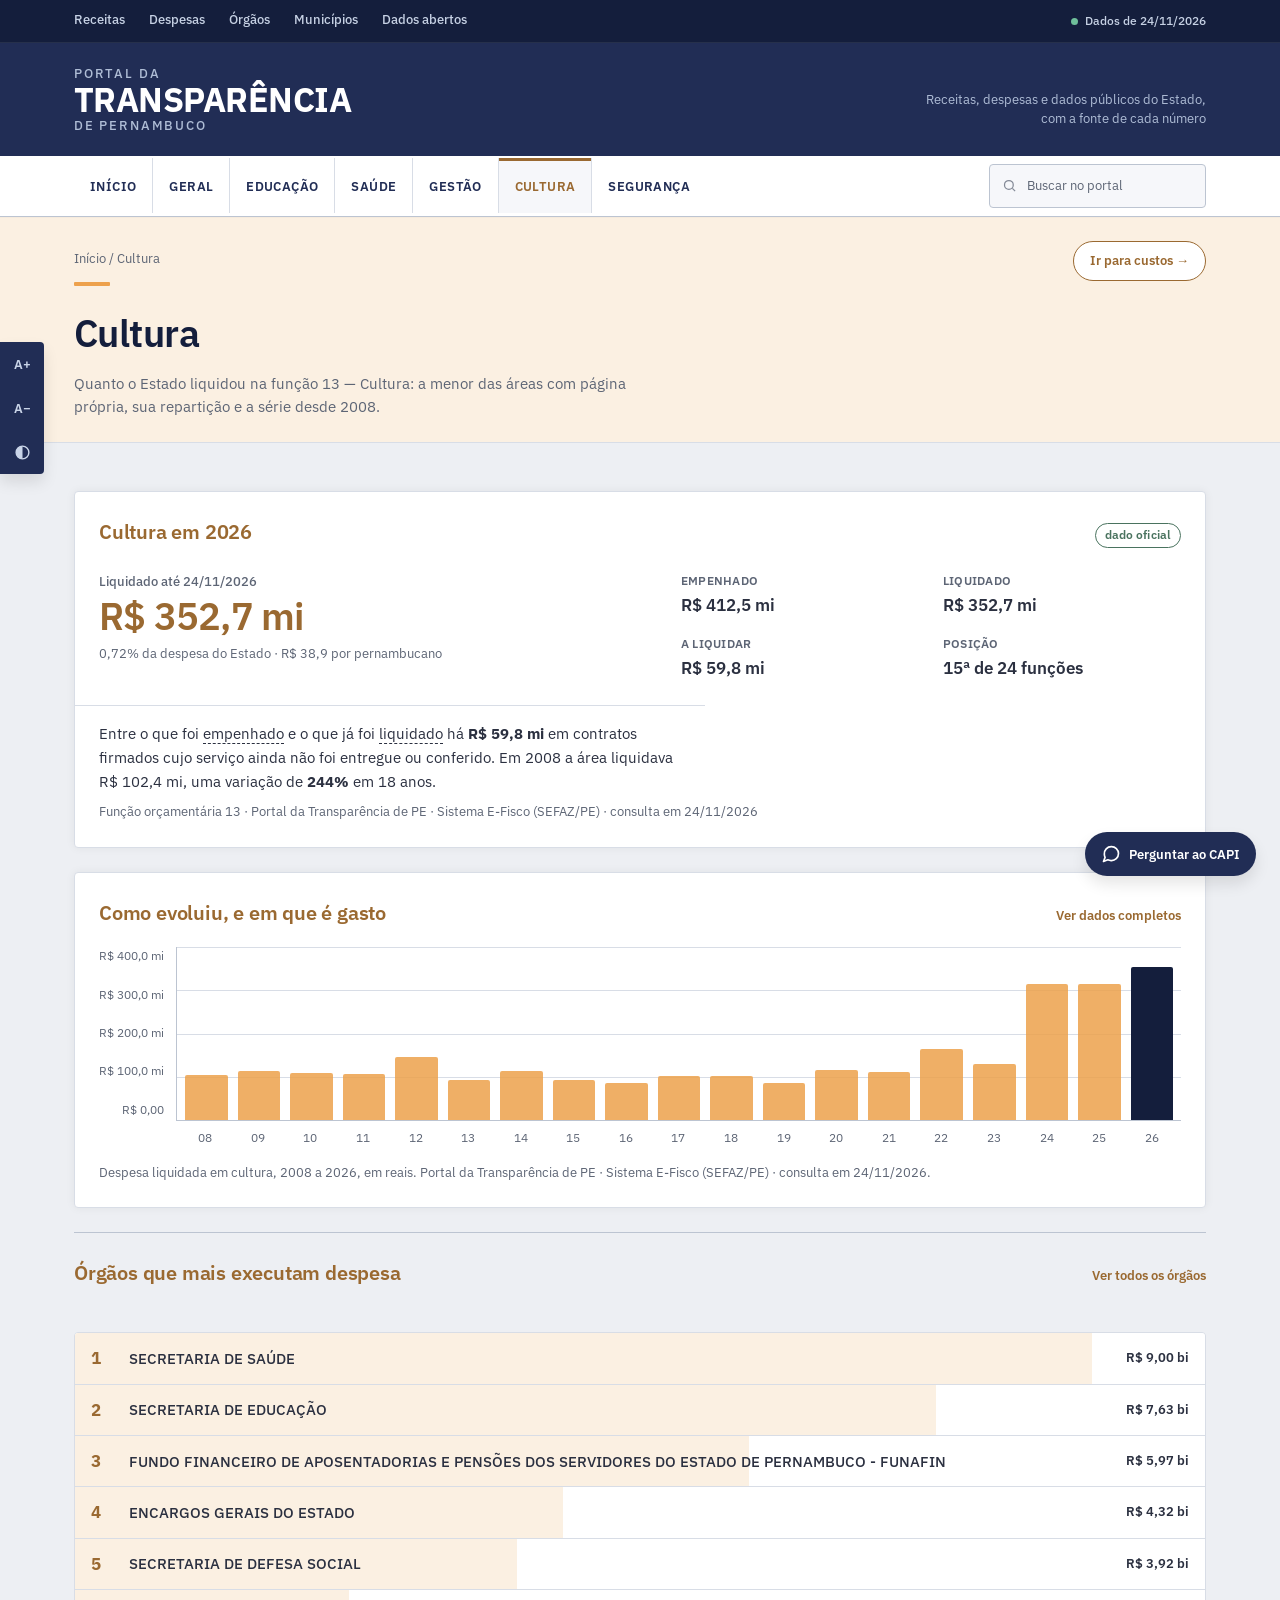
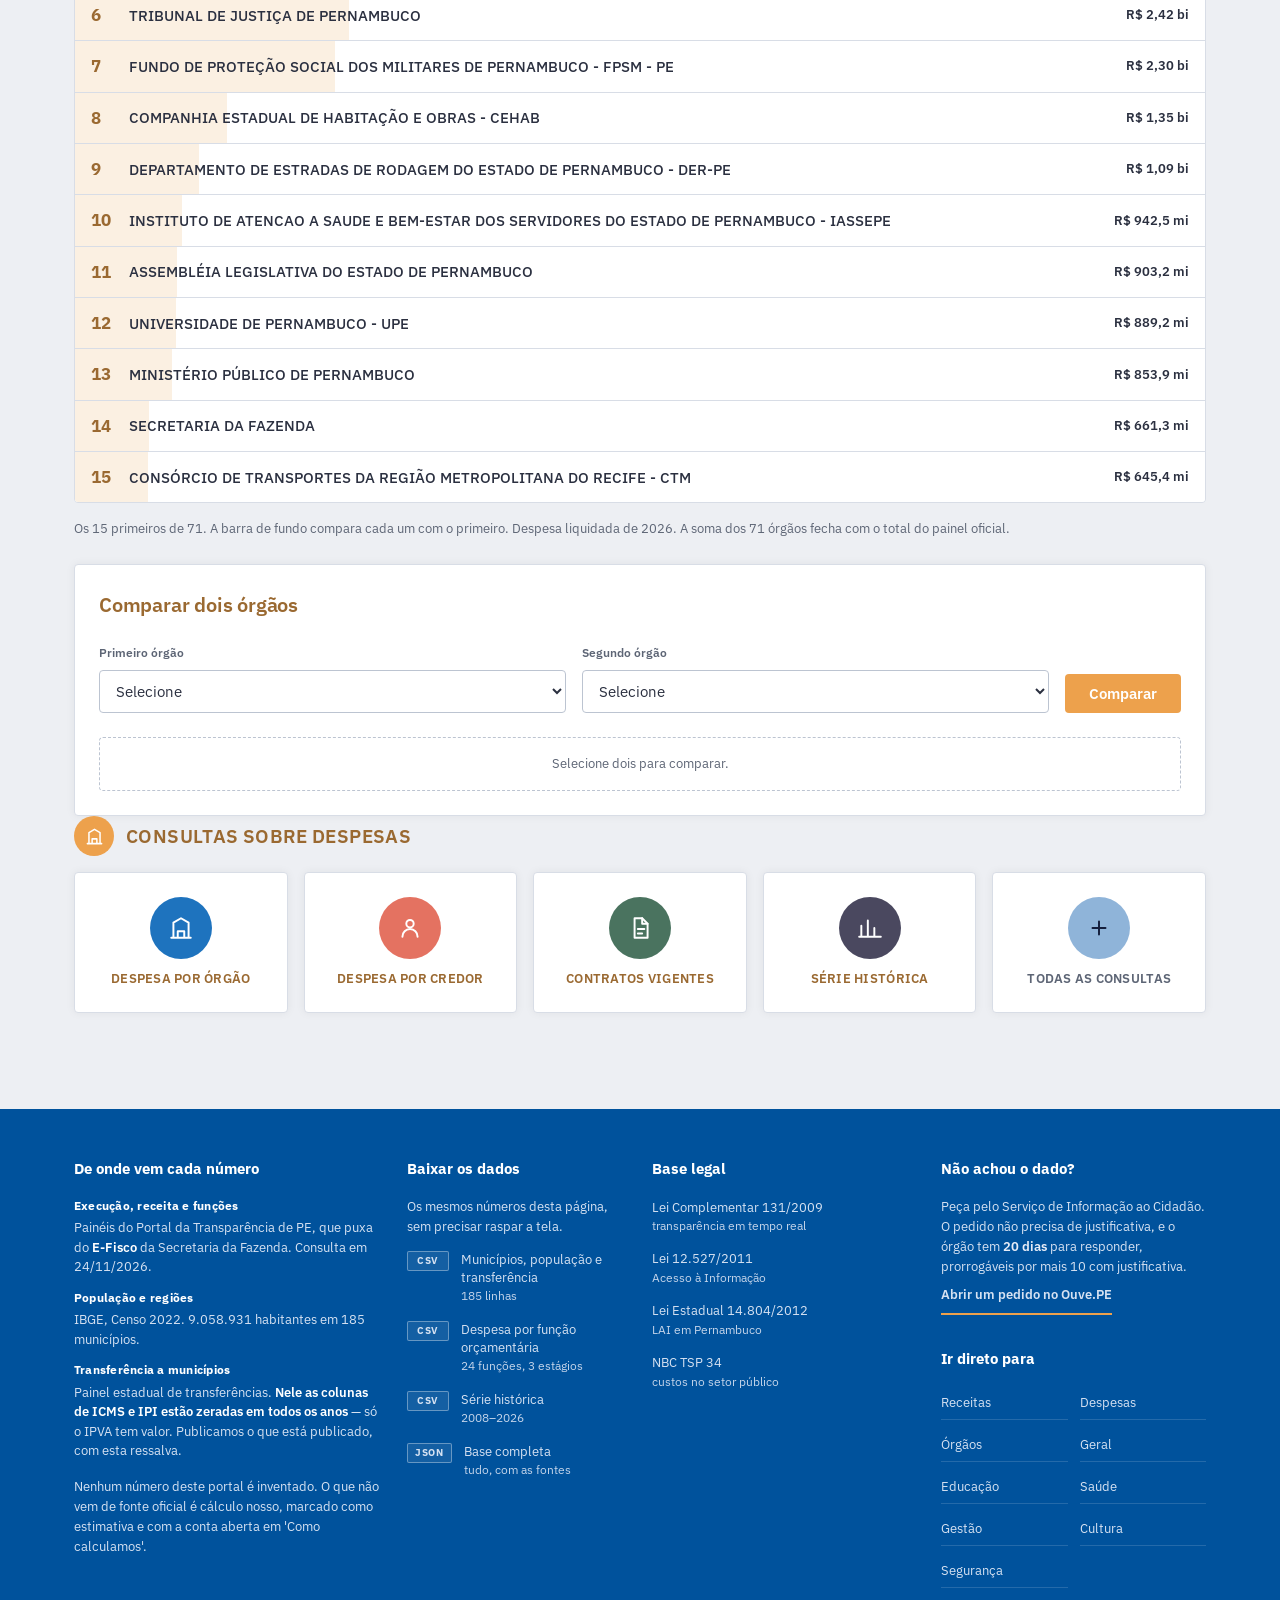
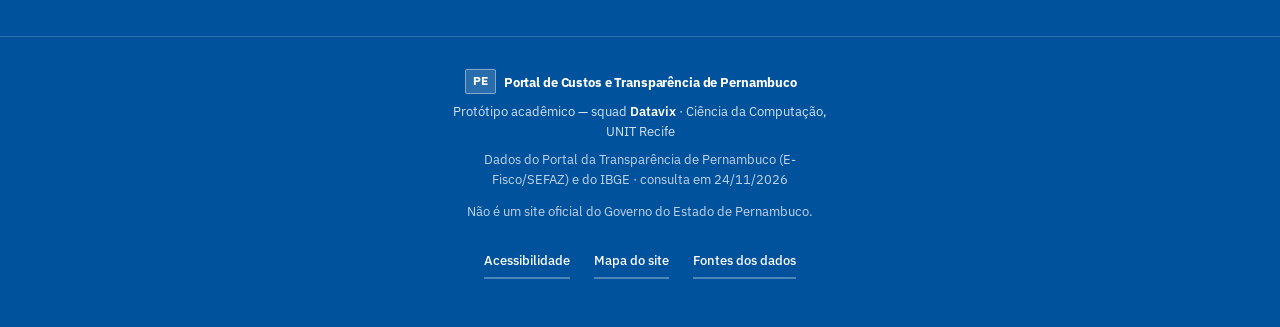
==== commit c02f31db: "atualizacoes sobre custos" ====
--- a/cultura.html
+++ b/cultura.html
@@ -16,75 +16,83 @@
     <p class="breadcrumb"><a href="index.html">Início</a> / Cultura</p>
     <span class="section-band__eyebrow" aria-hidden="true"></span>
     <h1 class="section-band__title">Cultura</h1>
-    <p class="section-band__desc">Quanto o Estado liquidou na função 13 — Cultura: a menor das áreas com página própria, sua repartição e a série desde 2008.</p>
+    <p class="section-band__desc" data-desc-despesa="Quanto o Estado liquidou na função 13 — Cultura: a menor das áreas com página própria, sua repartição e a série desde 2008." data-desc-custo="Quanto custa a política cultural por pernambucano, de que esse custo é feito e o que ainda falta para apurá-lo de verdade.">Quanto o Estado liquidou na função 13 — Cultura: a menor das áreas com página própria, sua repartição e a série desde 2008.</p>
   </div>
 </div>
 
 <main id="conteudo">
   <div class="container">
 
-    <!-- os números da área, montados de dados.js -->
-    <div id="area-resumo"></div>
+    <!-- ===== ABA DESPESA ===== -->
+    <div data-modo-bloco="despesa">
 
-    <div class="grid-row">
-      <section class="card">
-        <div class="card__header">
-          <h2 class="card__title">Como evoluiu, e em que é gasto</h2>
-          <button type="button" class="card__link js-toggle-grafico" aria-expanded="false" aria-controls="grafico-completo-cultura">Ver dados completos</button>
-        </div>
-        <div class="card__body">
-          <div class="chart" data-serie="cultura"></div>
-          <p class="chart-caption" data-legenda-serie></p>
+      <div id="area-resumo"></div>
 
-          <div class="chart-expanded" id="grafico-completo-cultura" hidden>
-            <div class="chart-expanded__grid">
-              <div class="chart-block">
-                <h3>Evolução anual</h3>
-                <div class="chart chart--large" data-serie="cultura"></div>
-                <p class="chart-caption" data-legenda-serie></p>
-              </div>
-              <div class="chart-block">
-                <h3>Por natureza da despesa</h3>
-                <div data-pizza></div>
-                <p class="chart-caption">Grupo de natureza da despesa, sobre o valor liquidado de 2026.</p>
+      <div class="grid-row">
+        <section class="card">
+          <div class="card__header">
+            <h2 class="card__title">Como evoluiu, e em que é gasto</h2>
+            <button type="button" class="card__link js-toggle-grafico" aria-expanded="false" aria-controls="grafico-completo-cultura">Ver dados completos</button>
+          </div>
+          <div class="card__body">
+            <div class="chart" data-serie="cultura"></div>
+            <p class="chart-caption" data-legenda-serie></p>
+
+            <div class="chart-expanded" id="grafico-completo-cultura" hidden>
+              <div class="chart-expanded__grid">
+                <div class="chart-block">
+                  <h3>Evolução anual</h3>
+                  <div class="chart chart--large" data-serie="cultura"></div>
+                  <p class="chart-caption" data-legenda-serie></p>
+                </div>
+                <div class="chart-block">
+                  <h3>Por natureza da despesa</h3>
+                  <div data-pizza></div>
+                  <p class="chart-caption">Grupo de natureza da despesa, sobre o valor liquidado de 2026.</p>
+                </div>
               </div>
             </div>
           </div>
+        </section>
+      </div>
+
+      <section class="card grid-row" id="orgaos">
+        <div class="card__header">
+          <h2 class="card__title" data-titulo-ranking></h2>
+          <a class="card__link" href="#">Ver todos os órgãos</a>
+        </div>
+        <div class="card__body">
+          <ol class="ranking-list"></ol>
+          <p class="chart-caption" data-nota-ranking></p>
         </div>
       </section>
+
+      <section class="card">
+        <div class="card__header">
+          <h2 class="card__title" data-titulo-comparador></h2>
+        </div>
+        <div class="comparador">
+          <div>
+            <label for="mun-a" data-rotulo-a></label>
+            <select id="mun-a"></select>
+          </div>
+          <div>
+            <label for="mun-b" data-rotulo-b></label>
+            <select id="mun-b"></select>
+          </div>
+          <button type="button">Comparar</button>
+        </div>
+        <p class="comparador__result">Selecione dois para comparar.</p>
+      </section>
+    </div>
+
+    <!-- ===== ABA CUSTO ===== -->
+    <div data-modo-bloco="custo" hidden>
+      <div id="area-custo"></div>
     </div>
 
     <div data-secao="Consultas sobre despesas" data-icone="orgao"></div>
     <ul class="cartoes"></ul>
-
-    <section class="card grid-row" id="municipios">
-      <div class="card__header">
-        <h2 class="card__title" data-titulo-ranking></h2>
-        <a class="card__link" href="#">Ver os 185 municípios</a>
-      </div>
-      <div class="card__body">
-        <ol class="ranking-list"></ol>
-        <p class="chart-caption" data-nota-ranking></p>
-      </div>
-    </section>
-
-    <section class="card">
-      <div class="card__header">
-        <h2 class="card__title" data-titulo-comparador></h2>
-      </div>
-      <div class="comparador">
-        <div>
-          <label for="mun-a" data-rotulo-a></label>
-          <select id="mun-a"></select>
-        </div>
-        <div>
-          <label for="mun-b" data-rotulo-b></label>
-          <select id="mun-b"></select>
-        </div>
-        <button type="button">Comparar</button>
-      </div>
-      <p class="comparador__result">Selecione dois para comparar.</p>
-    </section>
 
   </div>
 </main>
--- a/assets/css/style.css
+++ b/assets/css/style.css
@@ -100,6 +100,9 @@
 body[data-sector="politica"]  { --sector:var(--cor-politica);  --sector-texto:var(--txt-politica);  --sector-tint:#ECECF1; }
 body[data-sector="cultura"]   { --sector:var(--cor-cultura);   --sector-texto:var(--txt-cultura);   --sector-tint:#FBF0E2; }
 body[data-sector="seguranca"] { --sector:var(--cor-seguranca); --sector-texto:var(--txt-seguranca); --sector-tint:#E9EFEB; }
+/* Geral usa o azul institucional: é a visão do Estado inteiro,
+   não uma área temática como as outras */
+body[data-sector="geral"]     { --sector:var(--navy-700);     --sector-texto:var(--navy-700);      --sector-tint:#E4EDF6; }
 
 *{ box-sizing:border-box; }
 html{ scroll-behavior:smooth; }
@@ -2855,3 +2858,531 @@
 /* valores não quebram linha: "R$ 880,8 mi" virava duas linhas */
 .consulta-tabela td.num{ white-space:nowrap; }
 .consulta-tabela td:first-child{ min-width:16em; }
+
+/* ============================================================
+   CUSTOS
+   A seção que responde o pedido do desafio. Cada indicador
+   mostra a conta e a qualidade do denominador, porque é o
+   denominador que decide se o número vale.
+   ============================================================ */
+
+.custo-intro{
+  margin:0;
+  padding:0 var(--s5) var(--s4);
+  font-size:var(--fs-body);
+  line-height:1.6;
+  color:var(--text);
+  max-width:72ch;
+}
+
+.custos-grade{
+  list-style:none;
+  margin:0;
+  padding:0 var(--s5) var(--s5);
+  display:grid;
+  grid-template-columns:repeat(auto-fit, minmax(255px, 1fr));
+  gap:var(--s4);
+}
+.custo-card{
+  border:1px solid var(--line);
+  border-radius:var(--radius);
+  padding:var(--s4);
+  background:var(--surface);
+  display:flex;
+  flex-direction:column;
+  gap:var(--s2);
+  min-width:0;
+}
+/* a barra lateral diz, antes de ler, se o número é firme */
+.custo-card{ border-left:3px solid var(--green-600); }
+.custo-card[data-qualidade="aproximado"]{ border-left-color:var(--gold-500); }
+
+.custo-card__pergunta{
+  margin:0;
+  font-size:var(--fs-sm);
+  font-weight:600;
+  color:var(--text);
+  line-height:1.4;
+}
+.custo-card__valor{
+  margin:0;
+  font-family:var(--font-display);
+  font-size:var(--fs-h2);
+  font-weight:700;
+  letter-spacing:-.01em;
+  color:var(--sector-texto);
+  font-variant-numeric:tabular-nums;
+  line-height:1.1;
+}
+.custo-card__un{
+  display:block;
+  font-family:var(--font-ui);
+  font-size:var(--fs-xs);
+  font-weight:500;
+  color:var(--text-muted);
+  letter-spacing:0;
+  margin-top:3px;
+}
+.custo-card__conta{
+  margin:0;
+  font-size:var(--fs-xs);
+  color:var(--text-muted);
+  font-variant-numeric:tabular-nums;
+  line-height:1.45;
+  padding-top:var(--s2);
+  border-top:1px dashed var(--line);
+}
+.custo-card__fonte{
+  margin:0;
+  font-size:var(--fs-xs);
+  color:var(--text-muted);
+  line-height:1.45;
+}
+.selo-qualidade{
+  display:inline-block;
+  font-weight:600;
+  color:var(--green-600);
+}
+.custo-card[data-qualidade="aproximado"] .selo-qualidade{ color:var(--txt-cultura); }
+
+.card__selo--derivado{ color:var(--navy-700); }
+.card__selo--fase2{ color:var(--text-muted); }
+
+.custo-piloto{
+  padding:var(--s4) var(--s5) var(--s5) !important;
+  margin:0 !important;
+  border-top:1px solid var(--line);
+  max-width:80ch;
+  line-height:1.55;
+}
+
+@media (max-width:620px){
+  .custo-intro, .custos-grade{ padding-left:var(--s4); padding-right:var(--s4); }
+}
+
+/* ============================================================
+   BIFURCAÇÃO — despesa ou custo
+   As duas perguntas lado a lado, antes de qualquer tabela.
+   A da esquerda o Estado já responde; a da direita, não.
+   ============================================================ */
+
+.bifurcacao{ margin:var(--s6) 0 var(--s5); }
+.bifurcacao__titulo{
+  margin:0;
+  font-family:var(--font-display);
+  font-size:var(--fs-h2);
+  font-weight:600;
+  letter-spacing:-.01em;
+  color:var(--text);
+}
+.bifurcacao__linha{
+  margin:var(--s2) 0 var(--s4);
+  font-size:var(--fs-body);
+  color:var(--text-muted);
+  line-height:1.55;
+  max-width:68ch;
+}
+
+.bifurcacao__grade{
+  list-style:none;
+  margin:0; padding:0;
+  display:grid;
+  grid-template-columns:1fr 1fr;
+  gap:var(--s4);
+}
+.bifurcacao__grade li{ display:flex; }
+
+.porta{
+  display:flex;
+  flex-direction:column;
+  gap:var(--s2);
+  width:100%;
+  padding:var(--s5);
+  background:var(--surface);
+  border:1px solid var(--line);
+  border-top:4px solid var(--porta-cor, var(--navy-500));
+  border-radius:var(--radius);
+  color:var(--text);
+  transition:border-color .15s var(--ease), box-shadow .15s var(--ease),
+             transform .15s var(--ease);
+}
+.porta:hover{
+  text-decoration:none;
+  border-color:var(--porta-cor, var(--navy-500));
+  border-top-color:var(--porta-cor, var(--navy-500));
+  box-shadow:var(--shadow-raised);
+  transform:translateY(-2px);
+}
+.porta:focus-visible{ outline:2px solid var(--azul-acao); outline-offset:2px; }
+@media (prefers-reduced-motion:reduce){
+  .porta, .porta:hover{ transform:none; transition:none; }
+}
+
+/* despesa: o azul do portal, porque é o que já existe lá.
+   custo: o verde, porque é o que este projeto acrescenta. */
+.porta--despesa{ --porta-cor:var(--navy-500); }
+.porta--custo{   --porta-cor:var(--green-600); }
+
+.porta__tag{
+  align-self:flex-start;
+  font-size:var(--fs-xs);
+  font-weight:700;
+  letter-spacing:.06em;
+  text-transform:uppercase;
+  color:var(--porta-cor);
+  border:1px solid currentColor;
+  border-radius:999px;
+  padding:2px 10px;
+}
+.porta__pergunta{
+  font-family:var(--font-display);
+  font-size:var(--fs-h3);
+  font-weight:600;
+  color:var(--text);
+  line-height:1.3;
+}
+.porta__cifra{
+  font-family:var(--font-display);
+  font-size:var(--fs-display);
+  font-weight:700;
+  letter-spacing:-.02em;
+  line-height:1.05;
+  color:var(--porta-cor);
+  font-variant-numeric:tabular-nums;
+}
+.porta__un{
+  font-size:var(--fs-sm);
+  color:var(--text-muted);
+  margin-top:-4px;
+}
+.porta__texto{
+  font-size:var(--fs-sm);
+  line-height:1.55;
+  color:var(--text);
+  margin-top:var(--s2);
+}
+.porta__ir{
+  margin-top:auto;
+  padding-top:var(--s3);
+  font-size:var(--fs-sm);
+  font-weight:600;
+  color:var(--porta-cor);
+}
+.porta:hover .porta__ir{ text-decoration:underline; }
+
+.bifurcacao__nota{
+  margin:var(--s4) 0 0;
+  font-size:var(--fs-sm);
+  color:var(--text-muted);
+  line-height:1.6;
+  max-width:76ch;
+}
+
+/* metodologia */
+.metodo-formula{
+  margin:0 0 var(--s3);
+  padding:var(--s3) var(--s4);
+  background:var(--surface-sunken);
+  border-left:3px solid var(--sector);
+  border-radius:var(--radius-sm);
+  font-size:var(--fs-body);
+  line-height:1.6;
+}
+.selo-qualidade--aprox{ color:var(--txt-cultura); }
+
+@media (max-width:760px){
+  .bifurcacao__grade{ grid-template-columns:1fr; }
+  .porta{ padding:var(--s4); }
+}
+
+/* ============================================================
+   TRILHAS — a página inicial dividida pelas duas perguntas
+   A bifurcação deixa de ser um bloco e vira a estrutura: cada
+   pergunta abre uma trilha, com a cor da porta que leva a ela.
+   ============================================================ */
+
+.trilha{
+  margin:var(--s8) 0 var(--s5);
+  padding-top:var(--s5);
+  border-top:3px solid var(--trilha-cor, var(--navy-500));
+  scroll-margin-top:72px;   /* o menu é fixo; sem isso a âncora
+                               para debaixo dele */
+}
+.trilha--despesa{ --trilha-cor:var(--navy-500); }
+.trilha--custo{   --trilha-cor:var(--green-600); }
+
+.trilha__tag{
+  display:inline-block;
+  font-size:var(--fs-xs);
+  font-weight:700;
+  letter-spacing:.06em;
+  text-transform:uppercase;
+  color:var(--trilha-cor);
+  border:1px solid currentColor;
+  border-radius:999px;
+  padding:2px 10px;
+  margin-bottom:var(--s3);
+}
+.trilha__titulo{
+  margin:0;
+  font-family:var(--font-display);
+  font-size:var(--fs-display);
+  font-weight:700;
+  letter-spacing:-.02em;
+  line-height:1.1;
+  color:var(--text);
+}
+.trilha__linha{
+  margin:var(--s3) 0 0;
+  font-size:var(--fs-body);
+  line-height:1.6;
+  color:var(--text-muted);
+  max-width:72ch;
+}
+
+/* indicadores de custo, versão curta da página inicial */
+.custos-mini-grade{
+  list-style:none;
+  margin:0;
+  padding:var(--s5) var(--s5) var(--s3);
+  display:grid;
+  grid-template-columns:repeat(auto-fit, minmax(170px, 1fr));
+  gap:var(--s4);
+}
+.custo-mini{
+  padding-left:var(--s3);
+  border-left:3px solid var(--green-600);
+  min-width:0;
+}
+.custo-mini[data-qualidade="aproximado"]{ border-left-color:var(--gold-500); }
+.custo-mini__rot{
+  margin:0;
+  font-size:var(--fs-sm);
+  font-weight:600;
+  color:var(--text-muted);
+}
+.custo-mini__valor{
+  margin:2px 0 0;
+  font-family:var(--font-display);
+  font-size:var(--fs-h2);
+  font-weight:700;
+  letter-spacing:-.01em;
+  color:var(--green-600);
+  font-variant-numeric:tabular-nums;
+  line-height:1.1;
+}
+.custo-mini[data-qualidade="aproximado"] .custo-mini__valor{ color:var(--txt-cultura); }
+.custo-mini__un{
+  margin:2px 0 0;
+  font-size:var(--fs-xs);
+  color:var(--text-muted);
+}
+.custo-mini__nota{ padding:0 var(--s5) var(--s5) !important; margin:0 !important; max-width:80ch; }
+
+.lacunas-mini{
+  list-style:none;
+  margin:0;
+  padding:0 var(--s5) var(--s5);
+  display:grid;
+  gap:var(--s3);
+}
+.lacunas-mini li{
+  padding-left:var(--s4);
+  border-left:3px solid var(--line-strong);
+  font-size:var(--fs-body);
+  line-height:1.5;
+  color:var(--text);
+}
+
+@media (max-width:620px){
+  .trilha{ margin-top:var(--s7); }
+  .custos-mini-grade, .lacunas-mini{ padding-left:var(--s4); padding-right:var(--s4); }
+  .custo-mini__nota{ padding-left:var(--s4) !important; padding-right:var(--s4) !important; }
+}
+
+/* ============================================================
+   MODO CUSTO — o tom escuro
+   A aba de custo escurece o fundo da página. O cartão continua
+   branco, então ele passa a destacar mais (1,47:1 contra o
+   fundo, em vez de 1,15:1) e fica claro em qual aba se está.
+   O texto secundário escurece junto: o #5D6575 de sempre cai
+   para 3,98:1 neste fundo e reprovaria.
+   ============================================================ */
+
+body[data-modo="custo"]{
+  --bg:#CBD6E4;
+  --text-muted:#4D5564;
+  --line:#BCC4D1;
+  --line-strong:#A3AEC0;
+  --surface-sunken:#F1F4F9;
+}
+body[data-modo="custo"] .section-band{
+  background:var(--navy-800);
+  border-bottom-color:var(--navy-900);
+}
+body[data-modo="custo"] .section-band__title{ color:#fff; }
+body[data-modo="custo"] .section-band__desc,
+body[data-modo="custo"] .breadcrumb,
+body[data-modo="custo"] .breadcrumb a{ color:#C6D1E4; }
+body[data-modo="custo"] .breadcrumb a:hover{ color:#fff; }
+body[data-modo="custo"] .section-band__eyebrow{ background:var(--gold-500); }
+
+/* o botão de troca, no canto superior direito da faixa */
+.section-band__inner{ position:relative; }
+.troca-modo{
+  position:absolute;
+  top:var(--s5);
+  right:var(--s5);
+  appearance:none;
+  font:inherit;
+  font-size:var(--fs-sm);
+  font-weight:600;
+  padding:9px var(--s4);
+  min-height:40px;
+  border-radius:999px;
+  border:1px solid var(--sector-texto);
+  background:var(--surface);
+  color:var(--sector-texto);
+  cursor:pointer;
+  white-space:nowrap;
+  transition:background-color .15s var(--ease), color .15s var(--ease);
+}
+.troca-modo:hover{ background:var(--sector-texto); color:#fff; }
+.troca-modo:focus-visible{ outline:2px solid var(--azul-acao); outline-offset:2px; }
+body[data-modo="custo"] .troca-modo{
+  border-color:rgba(255,255,255,.55);
+  background:transparent;
+  color:#fff;
+}
+body[data-modo="custo"] .troca-modo:hover{ background:#fff; color:var(--navy-800); }
+
+/* composição do custo: barra + rótulo + valor */
+.composicao{
+  list-style:none;
+  margin:0;
+  padding:0 var(--s5) var(--s5);
+  display:grid;
+  gap:var(--s3);
+}
+.composicao li{
+  display:grid;
+  grid-template-columns:minmax(90px, 32%) 1fr auto;
+  align-items:center;
+  gap:var(--s4);
+}
+.comp__barra{
+  height:16px;
+  border-radius:var(--radius-sm);
+  background:var(--cor, var(--navy-500));
+  width:calc(var(--v, 0) * 1%);
+  min-width:3px;
+}
+.comp__rot{ font-size:var(--fs-sm); font-weight:500; color:var(--text); min-width:0; }
+.comp__val{
+  font-size:var(--fs-sm);
+  font-variant-numeric:tabular-nums;
+  color:var(--text-muted);
+  white-space:nowrap;
+}
+/* a barra ocupa a 1ª coluna e o rótulo a 2ª: a leitura vai do
+   tamanho para o nome, que é a ordem em que o olho entende */
+.composicao li > .comp__barra{ grid-column:1; }
+
+/* a área atual destacada no ranking de custo */
+.ranking-list__atual{ background:var(--sector-tint) !important; }
+.ranking-list__atual .mun{ font-weight:700; }
+
+@media (max-width:760px){
+  .troca-modo{ position:static; margin-top:var(--s4); display:inline-flex; align-items:center; }
+  .composicao li{ grid-template-columns:1fr; gap:var(--s1); }
+  .comp__barra{ width:calc(var(--v,0) * 1%); }
+}
+
+/* dois rankings lado a lado: o mesmo dado pelas duas perguntas */
+.dois-rankings{
+  display:grid;
+  grid-template-columns:1fr 1fr;
+  gap:var(--s5);
+  padding:0 var(--s5) var(--s4);
+}
+.rank-sub{
+  display:flex;
+  align-items:center;
+  gap:var(--s2);
+  margin:0 0 var(--s3);
+  font-size:var(--fs-sm);
+  font-weight:600;
+  color:var(--text);
+}
+.rank-sub__tag{
+  font-size:10px;
+  font-weight:700;
+  letter-spacing:.06em;
+  text-transform:uppercase;
+  border:1px solid currentColor;
+  border-radius:999px;
+  padding:2px 8px;
+  flex:none;
+}
+.rank-sub__tag--despesa{ color:var(--navy-500); }
+.rank-sub__tag--custo{   color:var(--green-600); }
+
+@media (max-width:860px){
+  .dois-rankings{ grid-template-columns:1fr; gap:var(--s5); }
+}
+
+/* as duas listas inteiras: rolam dentro do cartão, em vez de
+   esticar a página com 370 linhas */
+.ranking-list--rolagem{
+  max-height:440px;
+  overflow-y:auto;
+  overscroll-behavior:contain;
+}
+.ranking-list--rolagem li[hidden]{ display:none; }
+
+.mun-filtro{ padding:0 var(--s5) var(--s4); }
+.mun-filtro input{
+  width:100%;
+  font:inherit;
+  font-size:var(--fs-body);
+  padding:10px var(--s4);
+  min-height:44px;
+  border:1px solid var(--line-strong);
+  border-radius:var(--radius);
+  background:var(--surface);
+  color:var(--text);
+}
+.mun-filtro input:focus{ outline:2px solid var(--azul-acao); outline-offset:1px; }
+.mun-filtro__saida{
+  margin:var(--s2) 0 0;
+  min-height:1.4em;
+  font-size:var(--fs-sm);
+  font-weight:500;
+  color:var(--sector-texto);
+  font-variant-numeric:tabular-nums;
+}
+
+@media (max-width:620px){
+  .mun-filtro{ padding-left:var(--s4); padding-right:var(--s4); }
+  .ranking-list--rolagem{ max-height:360px; }
+}
+
+.rank-sub__ver{ margin:var(--s3) 0 0; font-size:var(--fs-sm); }
+
+/* o sufixo do título diz em que aba se está, sem competir com
+   o nome da seção: mesmo tamanho, peso menor, cor recuada */
+.section-band__modo{
+  display:block;
+  margin-top:var(--s1);
+  font-size:var(--fs-h3);
+  font-weight:500;
+  letter-spacing:0;
+  color:var(--text-muted);
+}
+.section-band__modo::before{ content:"· "; }
+body[data-modo="custo"] .section-band__modo{ color:#AFBDD6; }
+
+@media (min-width:760px){
+  /* em tela larga cabe na mesma linha do nome */
+  .section-band__modo{ display:inline; margin-left:var(--s3); margin-top:0; }
+}
